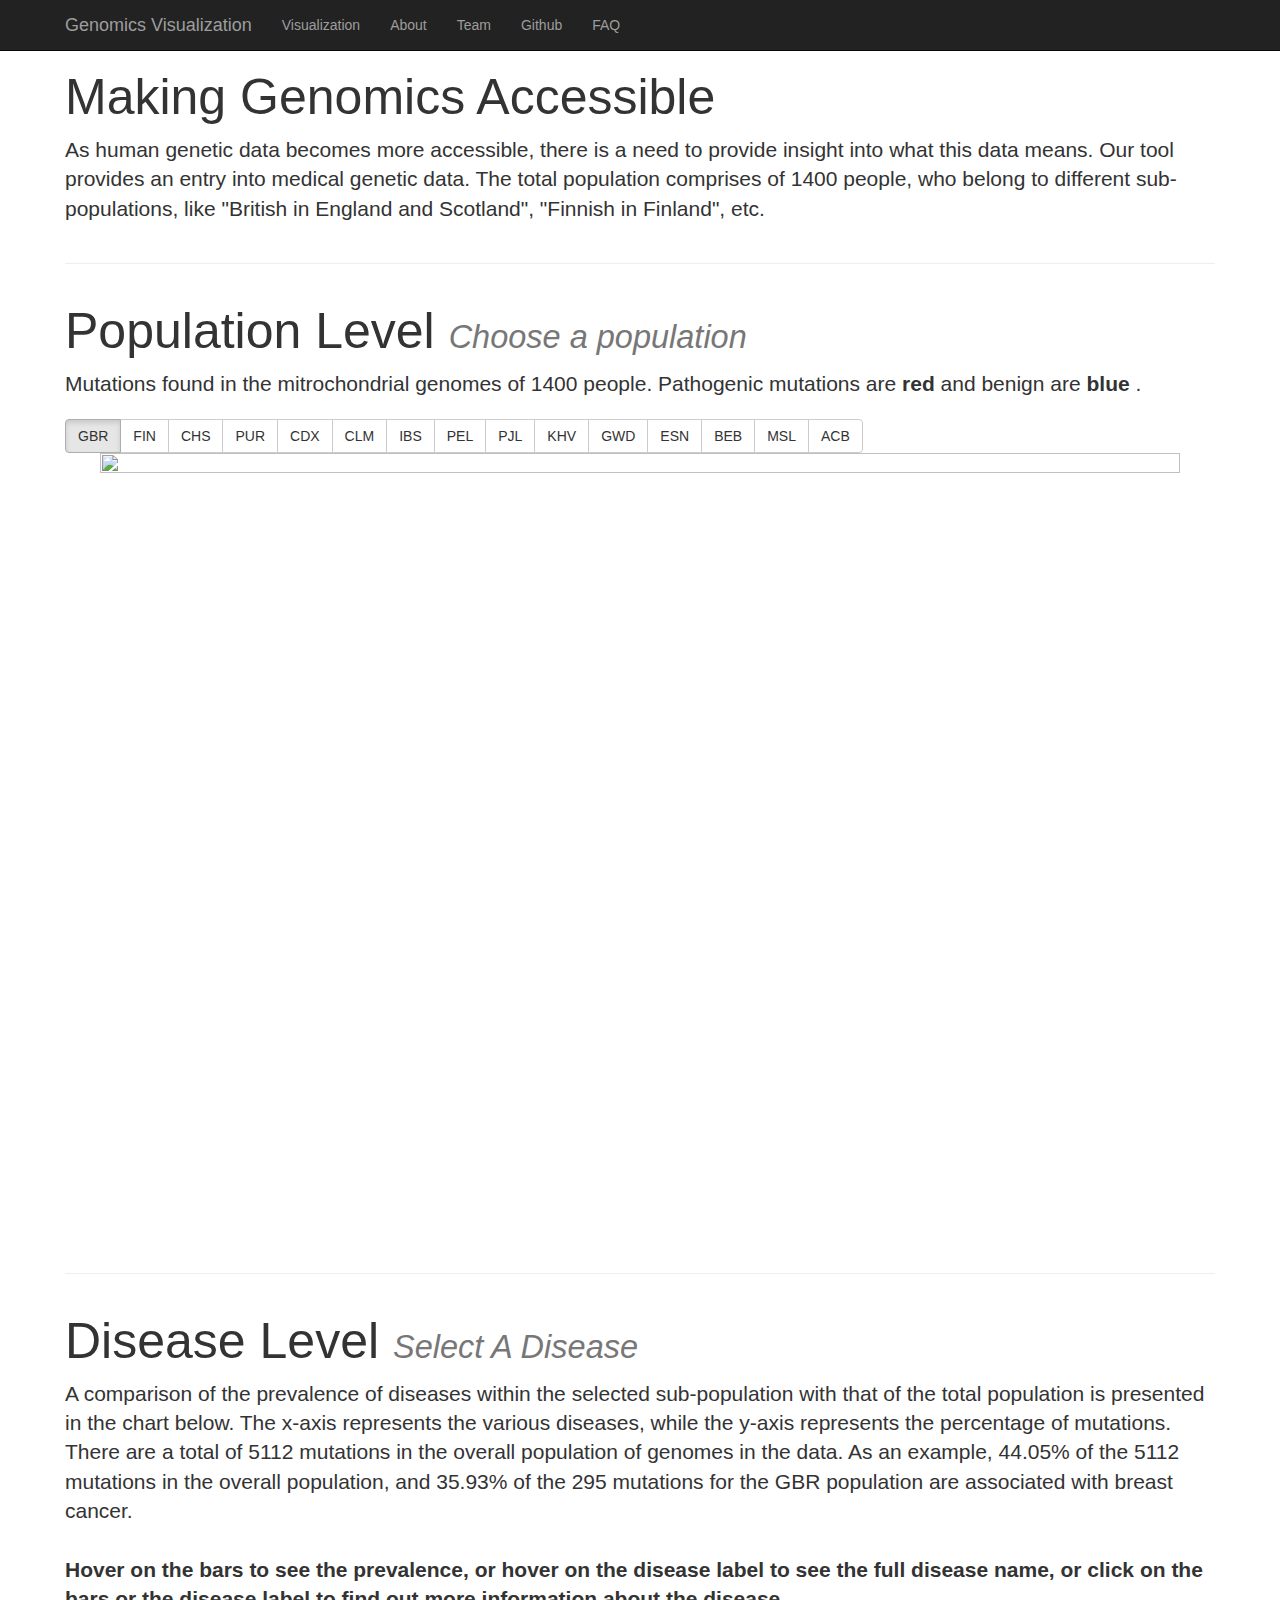
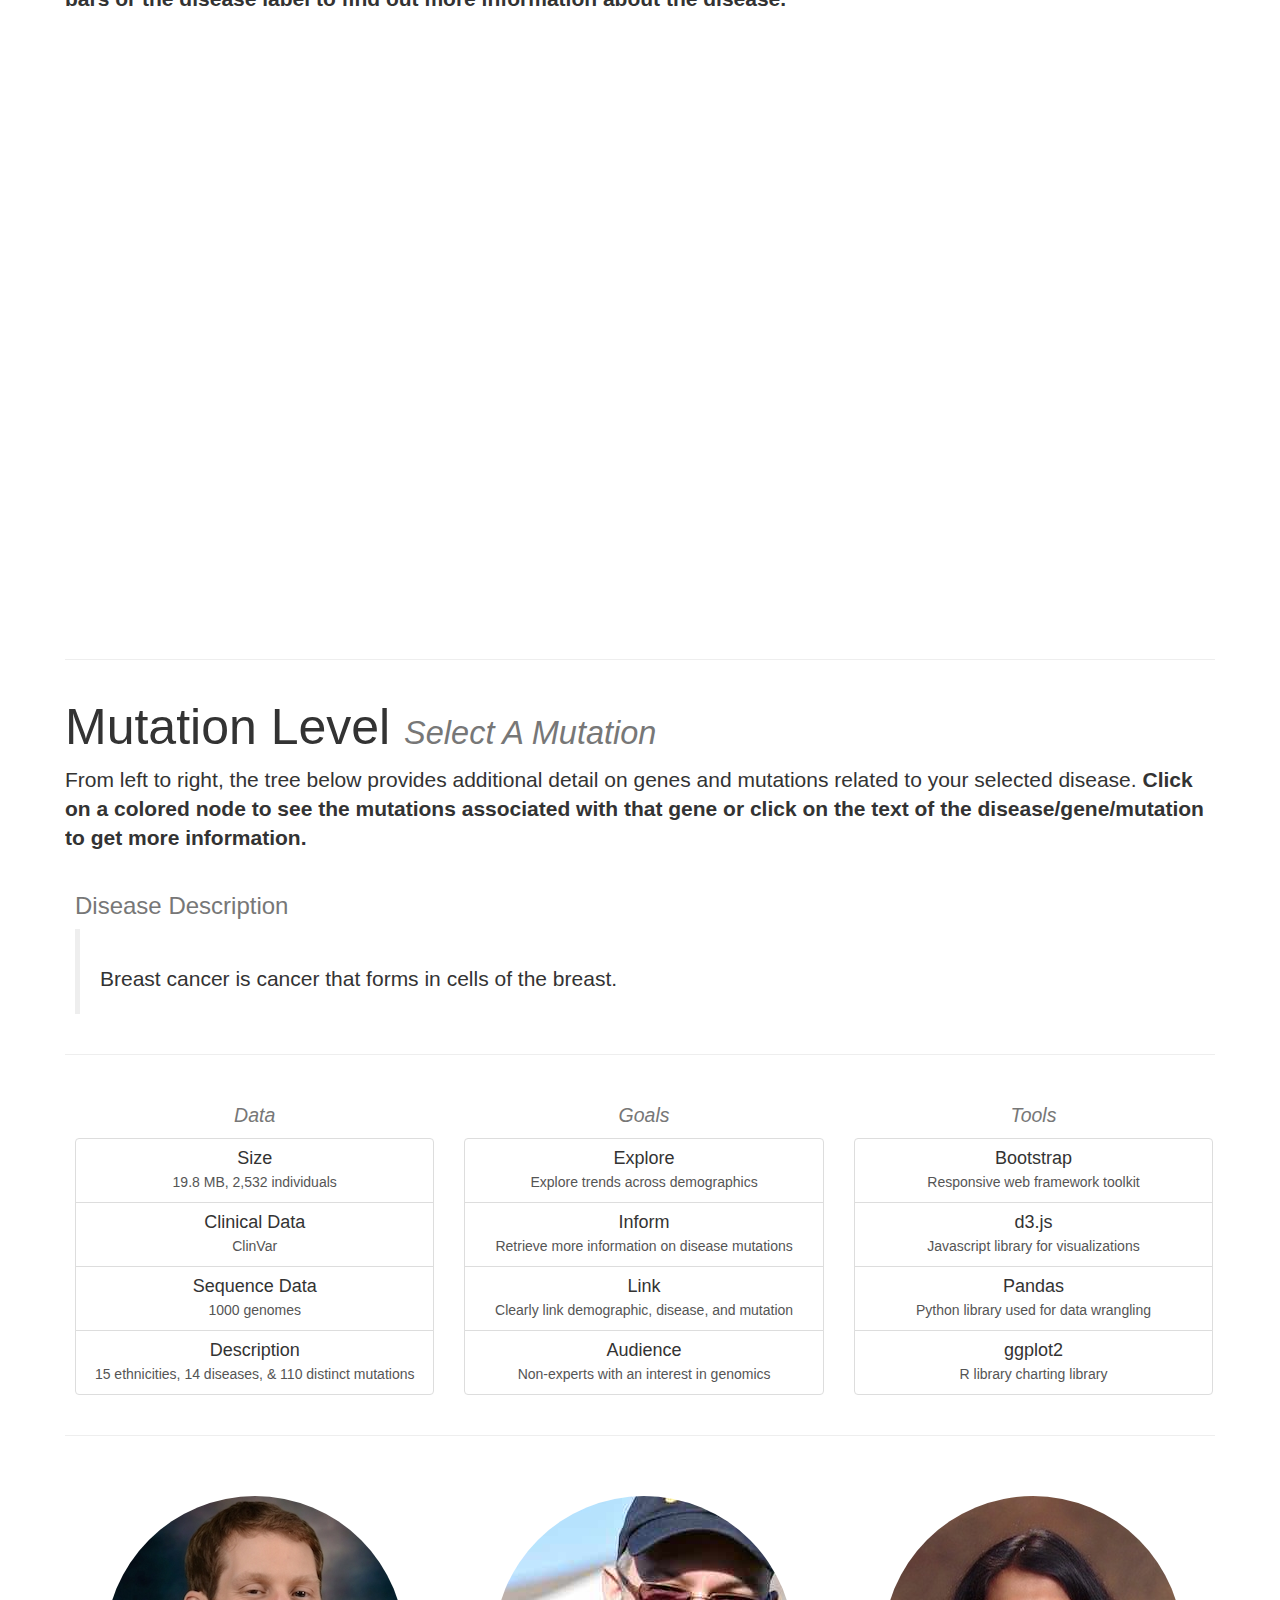
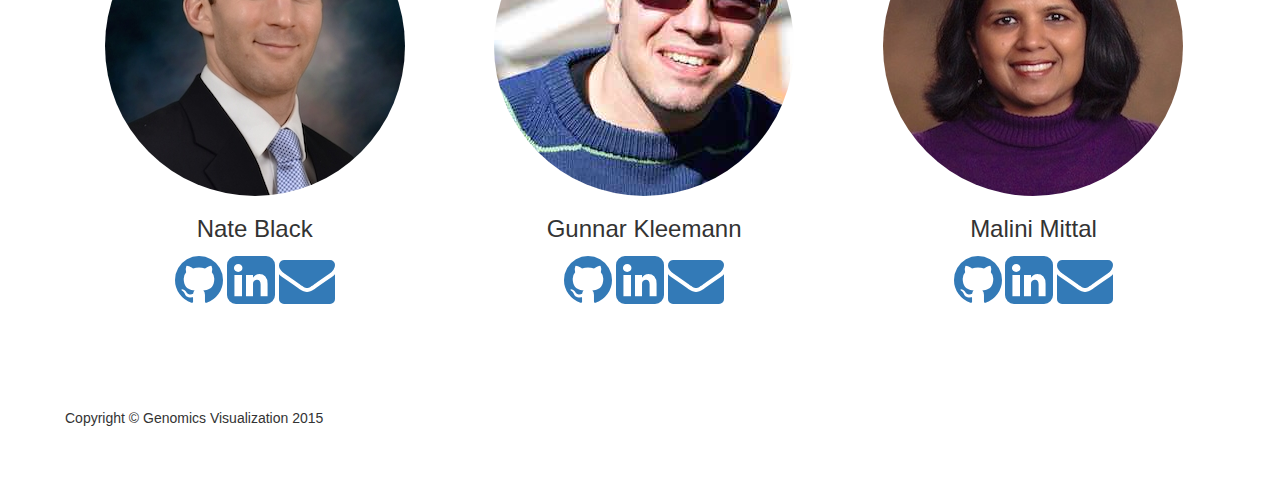
==== index.html @ 16226368 "Merge branch 'gh-pages' of https://github.com/nathanieljblack/Genomics into gh-pages" ====
<!DOCTYPE html>
<html lang="en">

<head>
    <meta charset="utf-8">
    <meta http-equiv="X-UA-Compatible" content="IE=edge">
    <meta name="viewport" content="width=device-width, initial-scale=1">
    <meta name="description" content="Genomics Visualization">
    <meta name="author" content="Nate Black, Gunnar Kleeman, Malini Mittal">
    <link rel='shortcut icon' type='image/x-icon' href='favicon.ico' />
    <title>Genomics Visualization</title>
    <link href="css/bootstrap.min.css" rel="stylesheet">
    <link href="css/genomics.css" rel="stylesheet">
    <link href="css/font-awesome.css" rel="stylesheet">

<script>
    var shiftWindow = function() { scrollBy(0, -50) };
    window.addEventListener("hashchange", shiftWindow);
    function load() { if (window.location.hash) shiftWindow(); }
  </script>
  
    <script>
      (function(i,s,o,g,r,a,m){i['GoogleAnalyticsObject']=r;i[r]=i[r]||function(){
      (i[r].q=i[r].q||[]).push(arguments)},i[r].l=1*new Date();a=s.createElement(o),
      m=s.getElementsByTagName(o)[0];a.async=1;a.src=g;m.parentNode.insertBefore(a,m)
      })(window,document,'script','//www.google-analytics.com/analytics.js','ga');

      ga('create', 'UA-42473856-2', 'auto');
      ga('send', 'pageview');

    </script>

</head>

<body onload="load()">
    <nav class="navbar navbar-inverse navbar-fixed-top" role="navigation">
        <div class="container">
            <div class="navbar-header">
                <button type="button" class="navbar-toggle" data-toggle="collapse" data-target="#bs-example-navbar-collapse-1">
                    <span class="sr-only">Toggle navigation</span>
                    <span class="icon-bar"></span>
                    <span class="icon-bar"></span>
                    <span class="icon-bar"></span>
                </button>
                <a class="navbar-brand" href="index.html">Genomics Visualization</a>
            </div>
            <div class="collapse navbar-collapse" id="bs-example-navbar-collapse-1">
                <ul class="nav navbar-nav">
                    <li>
                        <a href="#viz1">Visualization</a>
                    </li>
                    <li>
                        <a href="#about">About</a>
                    </li>
                    <li>
                        <a href="#team">Team</a>
                    </li>
                    <li>
                        <a href="https://github.com/nathanieljblack/Genomics">Github</a>
                    </li>
                    <li>
                        <a href="http://nathanieljblack.github.io/Genomics/FAQ.html">FAQ</a>
                    </li>
                </ul>
            </div>
        </div>
    </nav>

    <!-- 
    <header class="header-image">
        <div class="headline">
            <div class="container">
                <h1>Genomics</h1>
                <h2>An Exploratory Visualization</h2>
            </div>
        </div>
    </header>
    -->
    <!-- Page Content -->
    <div class="container">
        <div class="featurette">
            <div> <h2 class="featurette-heading"> Making Genomics Accessible</h2> 

            <p class="lead">As human genetic data becomes more accessible, there is a need to provide insight into what this data means. Our tool provides an entry into medical genetic data. The total population comprises of 1400 people, who belong to different sub-populations, like "British in England and Scotland", "Finnish in Finland", etc.</p>
            </div>
        </div>

        <hr class="featurette-divider">
        
        <div class="featurette" id="viz1">

            <h2 class="featurette-heading">Population Level
                <span class="text-muted small"><em>Choose a population</em></span>
            </h2>
            <p class="lead"> Mutations found in the mitrochondrial genomes of 1400 people. Pathogenic mutations are <strong> red </strong> and benign are <strong> blue </strong>. </p>
            

            <div class="btn-group-wrap">
                <div id="selector" class="btn-group">
                    <button type="button" class="btn btn-default active" value="GBR" onClick="grabPopulation(this.value)" data-toggle="tooltip" title="British in England and Scotland">GBR</button>     
                    <button type="button" class="btn btn-default" value="FIN" onClick="grabPopulation(this.value)" data-toggle="tooltip" title="Finnish in Finland">FIN</button>
                    <button type="button" class="btn btn-default" value="CHS" onClick="grabPopulation(this.value)" data-toggle="tooltip" title="Southern Han Chinese, China">CHS</button>  
                    <button type="button" class="btn btn-default" value="PUR" onClick="grabPopulation(this.value)" data-toggle="tooltip" title="Puerto Rican in Puerto Rico">PUR</button> 
                    <button type="button" class="btn btn-default" value="CDX" onClick="grabPopulation(this.value)" data-toggle="tooltip" title="Chinese Dai in Xishuangbanna, China">CDX</button>  
                    <button type="button" class="btn btn-default" value="CLM" onClick="grabPopulation(this.value)" data-toggle="tooltip" title="Colombian in Medellin, Colombia">CLM</button> 
                    <button type="button" class="btn btn-default" value="IBS" onClick="grabPopulation(this.value)" data-toggle="tooltip" title="Iberian populations in Spain">IBS</button> 
                    <button type="button" class="btn btn-default" value="PEL" onClick="grabPopulation(this.value)" data-toggle="tooltip" title="Peruvian in Lima, Peru">PEL</button> 
                    <button type="button" class="btn btn-default" value="PJL" onClick="grabPopulation(this.value)" data-toggle="tooltip" title="Punjabi in Lahore,Pakistan">PJL</button> 
                    <button type="button" class="btn btn-default" value="KHV" onClick="grabPopulation(this.value)" data-toggle="tooltip" title="Kinh in Ho Chi Minh City, Vietnam">KHV</button> 
                    <button type="button" class="btn btn-default" value="GWD" onClick="grabPopulation(this.value)" data-toggle="tooltip" title="Gambian in Western Division, The Gambia">GWD</button>  
                    <button type="button" class="btn btn-default" value="ESN" onClick="grabPopulation(this.value)" data-toggle="tooltip" title="Esan in Nigeria">ESN</button>  
                    <button type="button" class="btn btn-default" value="BEB" onClick="grabPopulation(this.value)" data-toggle="tooltip" title="Bengali in Bangladesh">BEB</button>  
                    <button type="button" class="btn btn-default" value="MSL" onClick="grabPopulation(this.value)" data-toggle="tooltip" title="Mende in Sierra Leone">MSL</button>     
                    <button type="button" class="btn btn-default" value="ACB" onClick="grabPopulation(this.value)" data-toggle="tooltip" title="African Caribbean in Barbados">ACB</button>  
                </div>          
            </div>
            <img id='heat' class="heat img-responsive center-block" src="img/heatmaps/BASE.png" alt="" width="1080" height="800"> 


 
        <hr class="featurette-divider">

        <div class="featurette">
            <h2 class="featurette-heading">Disease Level
                <span class="text-muted small"><em>Select A Disease</em></span>
            </h2>
            <p class="lead">A comparison of the prevalence of diseases within the selected sub-population with that of the total population is presented in the chart below. The x-axis represents the various diseases, while the y-axis represents the percentage of mutations. There are a total of 5112 mutations in the overall population of genomes in the data. As an example, 44.05% of the 5112 mutations in the overall population, and 35.93% of the 295 mutations for the GBR population are associated with breast cancer.<br><br><b>Hover on the bars to see the prevalence, or hover on the disease label to see the full disease name, or click on the bars or the disease label to find out more information about the disease.</b></p>
            <div id='viz2' align='center'></div>
        </div>

        <hr class="featurette-divider">
        
        <div class="featurette" id="vizXXXX">
            <h2 class="featurette-heading">Mutation Level
                <span class="text-muted small"><em>Select A Mutation</em></span>
            </h2>
            <p class="lead">From left to right, the tree below provides additional detail on genes and mutations related to your selected disease. <b>Click on a colored node to see the mutations associated with that gene or click on the text of the disease/gene/mutation to get more information.</b></p>
        </div>

            <div class="container" id="part3">
                <h3><span class="text-muted">Disease Description</span></h3>
                <blockquote><h2><span class="lead" id="diseaseDesc"></span></h2></blockquote>
                <div align="center" id="viz3"></div>
            </div>

        <hr class="featurette-divider">

        <div class="container" id="about">
        <div class="row">
                <div class="col-sm-4">
                    <h2 align="center"><span class="text-muted small" align="center"><em>Data</em></span></h2>
                    <div class="list-group">
                          <a class="list-group-item">
                            <h4 class="list-group-item-heading" align="center">Size</h4>
                            <p class="list-group-item-text" align="center">19.8 MB, 2,532 individuals</p>
                          </a>
                          <a href="http://www.1000genomes.org/" class="list-group-item">
                            <h4 class="list-group-item-heading" align="center">Clinical Data</h4>
                            <p class="list-group-item-text" align="center">ClinVar</p>
                          </a>
                          <a href="http://www.ncbi.nlm.nih.gov/clinvar/intro/" class="list-group-item">
                            <h4 class="list-group-item-heading" align="center">Sequence Data</h4>
                            <p class="list-group-item-text" align="center">1000 genomes</p>
                          </a>
                          <a class="list-group-item">
                            <h4 class="list-group-item-heading" align="center">Description</h4>
                            <p class="list-group-item-text" align="center">15 ethnicities, 14 diseases, & 110 distinct mutations</p>
                          </a>
                        </div>
                </div>

                <div class="col-sm-4">
                    <h2 align="center"><span class="text-muted small"><em>Goals</em></span></h2>
                        <div class="list-group">
                          <a class="list-group-item">
                            <h4 class="list-group-item-heading" align="center">Explore</h4>
                            <p class="list-group-item-text" align="center">Explore trends across demographics</p>
                          </a>
                          <a class="list-group-item">
                            <h4 class="list-group-item-heading" align="center">Inform</h4>
                            <p class="list-group-item-text" align="center">Retrieve more information on disease mutations</p>
                          </a>
                          <a class="list-group-item">
                            <h4 class="list-group-item-heading" align="center">Link</h4>
                            <p class="list-group-item-text" align="center">Clearly link demographic, disease, and mutation</p>
                          </a>
                          <a class="list-group-item">
                            <h4 class="list-group-item-heading" align="center">Audience</h4>
                            <p class="list-group-item-text" align="center">Non-experts with an interest in genomics</p>
                          </a>
                        </div>

                </div>

                <div class="col-sm-4">
                    <h2 align="center"><span class="text-muted small" align="center"><em>Tools</em></span></h2>
                        <div class="list-group">
                          <a href="http://getbootstrap.com/" class="list-group-item">
                            <h4 class="list-group-item-heading" align="center">Bootstrap</h4>
                            <p class="list-group-item-text" align="center">Responsive web framework toolkit</p>
                          </a>
                          <a href="http://www.d3js.org" class="list-group-item">
                            <h4 class="list-group-item-heading" align="center">d3.js</h4>
                            <p class="list-group-item-text" align="center">Javascript library for visualizations</p>
                          </a>
                          <a href="http://pandas.pydata.org/" class="list-group-item">
                            <h4 class="list-group-item-heading" align="center">Pandas</h4>
                            <p class="list-group-item-text" align="center">Python library used for data wrangling</p>
                          </a>
                          <a href="http://pandas.pydata.org/" class="list-group-item">
                            <h4 class="list-group-item-heading" align="center">ggplot2</h4>
                            <p class="list-group-item-text" align="center">R library charting library</p>
                          </a>
                        </div>
                </div>

            </div>
        </div>

        <hr class="featurette-divider">

        <div class="container" id="team">
          <br></br>
          <div class="row">
            <div class="col-sm-4">
                <div class="team-member">
              <img class='img-circle img-responsive center-block' src='img/nate.jpeg' alt=""/>
              <h3>Nate Black</h3>
              <a href="https://github.com/nathanieljblack"><i class="fa fa-github fa-4x"></i></a>
              <a href="https://www.linkedin.com/pub/nate-black/12/aa1/576"><i class="fa fa-linkedin-square fa-4x"></i></a>
              <a href="mailto:nathaniel.black@ischool.berkeley.edu"><i class="fa fa-envelope fa-4x"></i></a>
                </div>

            </div>
            <div class="col-sm-4">
                <div class="team-member">
              <img class='img-circle img-responsive center-block' src='img/gunnar.jpeg' alt=""/>
              <h3>Gunnar Kleemann</h3>
              <a href="https://github.com/gunnarklee"><i class="fa fa-github fa-4x"></i></a>
              <a href="https://www.linkedin.com/in/gunnarkleemann"><i class="fa fa-linkedin-square fa-4x"></i></a>
              <a href="mailto:gunnarklee@ischool.berkeley.edu"><i class="fa fa-envelope fa-4x"></i></a>
                </div>
            </div>
            <div class="col-sm-4">
                <div class="team-member">
              <img class='img-circle img-responsive center-block' src='img/malini.jpeg' alt=""/>
              <h3>Malini Mittal</h3>        
              <a href="https://github.com/malinimittal"><i class="fa fa-github fa-4x"></i></a>
              <a href="https://www.linkedin.com/in/malinimittal"><i class="fa fa-linkedin-square fa-4x"></i></a>
              <a href="mailto:malini.mittal@ischool.berkeley.edu"><i class="fa fa-envelope fa-4x"></i></a>
                </div>
            </div>
          </div>
        </div>

        <!-- Footer -->
        <footer>
            <div class="row">
                <div class="col-lg-12">
                    <p>Copyright &copy; Genomics Visualization 2015</p>
                </div>
            </div>
        </footer>

    </div>
    <!-- /.container -->

    <!-- jQuery -->
    <script src="js/jquery.js"></script>
    <script type="text/javascript" src="js/d3.js"></script>
    <script type="text/javascript" src="js/d3.min.js"></script>

    <!-- Bootstrap Core JavaScript -->
    <script src="js/bootstrap.min.js"></script>
    <script src="http://labratrevenge.com/d3-tip/javascripts/d3.tip.v0.6.3.js"></script>

    <script type="text/javascript" src="data/data.js"></script>
    <script src="js/viz2.js"></script>
    <script src="js/viz3.js"></script>
    <script src="js/Sidebar.js"></script>
    <script type="text/javascript">
        var selectedPopulation =  "GBR";

        $(function() {
                $('#selector button').click( function() {
                    $(this).addClass('active').siblings().removeClass('active');
                });
        });         

        function grabPopulation(clicked_id){
                selectedPopulation = clicked_id;
                d3.select("#viz2SVG").remove();
                document.location.href = '#viz2';
                updateBarChart(selectedPopulation);
        }

        $(document).ready(function(){
            $('[data-toggle="tooltip"]').tooltip({container: 'body'});   
        });

        $('.btn').mouseover(function() {
            var dir = "img/heatmaps/";
            var f = $(this).val();
            var newImage = dir.concat(f, ".png");
            $('#heat').attr("src", newImage);
            });

        $('.btn').mouseout(function() {
             $('#heat').attr("src","img/heatmaps/BASE.png");
        });
    </script>
 <!-- Preload images-->
 <div class="hidden">
    <script type="text/javascript">
        <!--//--><![CDATA[//><!--
            var images = new Array()
            function preload() {
                for (i = 0; i < preload.arguments.length; i++) {
                    images[i] = new Image()
                    images[i].src = preload.arguments[i]
                }
            }
            preload(
                "img/heatmaps/GBR.png",
                "img/heatmaps/ACB.png",
                "img/heatmaps/BEB.png",
                "img/heatmaps/CDX.png",
                "img/heatmaps/CHS.png",
                "img/heatmaps/CLM.png",
                "img/heatmaps/ESN.png",
                "img/heatmaps/FIN.png",
                "img/heatmaps/GWD.png",
                "img/heatmaps/IBS.png",
                "img/heatmaps/KHV.png",
                "img/heatmaps/MSL.png",
                "img/heatmaps/PEL.png",
                "img/heatmaps/PJL.png",
                "img/heatmaps/PUR.png"
            )
        //--><!]]>
    </script>
</div>
    
</body>

</html>
---- css/genomics.css ----
/*!
 * Start Bootstrap - One Page Wonder HTML Template (http://startbootstrap.com)
 * Code licensed under the Apache License v2.0.
 * For details, see http://www.apache.org/licenses/LICENSE-2.0.
 */

body {
    margin-top: 10px; 
    padding-top: 40px;/* Required padding for .navbar-fixed-top. Remove if using .navbar-static-top. Change if height of navigation changes. */
}

.header-image {
    display: block;
    width: 100%;
    text-align: center;
    background: url("../img/SeqGel.jpg") no-repeat center center scroll;
    opacity:0.9;
    -webkit-background-size: cover;
    -moz-background-size: cover;
    background-size: cover;
    -o-background-size: cover;
}

.headline {
    padding: 20px 0;
    opacity:1.0;
    filter:alpha(opacity=100);
}

.headline h1 {
    font-size: 100px;
    color: #fff;
}

.headline h2 {
    font-size: 77px;
    color:#fff;
}

.featurette-divider {
    margin: 20px 0;
}

.featurette {
    overflow: hidden;
}

.featurette-image.pull-left {
    margin-right: 40px;
}

.featurette-image.pull-right {
    margin-left: 40px;
}

.featurette-heading {
    font-size: 50px;
}

.team-member {
    margin-bottom: 50px;
    text-align: center;
}

footer {
    margin: 50px 0;
}

@media(max-width:1200px) {
    .headline h1 {
        font-size: 140px;
    }

    .headline h2 {
        font-size: 63px;
    }

    .featurette-divider {
        margin: 50px 0;
    }

    .featurette-image.pull-left {
        margin-right: 20px;
    }

    .featurette-image.pull-right {
        margin-left: 20px;
    }

    .featurette-heading {
        font-size: 35px;
    }
}

@media(max-width:991px) {
    .headline h1 {
        font-size: 105px;
    }

    .headline h2 {
        font-size: 50px;
    }

    .featurette-divider {
        margin: 40px 0;
    }

    .featurette-image {
        max-width: 50%;
    }

    .featurette-image.pull-left {
        margin-right: 10px;
    }

    .featurette-image.pull-right {
        margin-left: 10px;
    }

    .featurette-heading {
        font-size: 30px;
    }
}

@media(max-width:768px) {
    .container {
        margin: 0 15px;
    }

    .featurette-divider {
        margin: 40px 0;
    }

    .featurette-heading {
        font-size: 25px;
    }
}

@media(max-width:668px) {
    .headline h1 {
        font-size: 70px;
    }

    .headline h2 {
        font-size: 32px;
    }

    .featurette-divider {
        margin: 30px 0;
    }
}

@media(max-width:640px) {
    .headline {
        padding: 75px 0 25px 0;
    }

    .headline h1 {
        font-size: 60px;
    }

    .headline h2 {
        font-size: 30px;
    }
}

@media(max-width:375px) {
    .featurette-divider {
        margin: 10px 0;
    }

    .featurette-image {
        max-width: 100%;
    }

    .featurette-image.pull-left {
        margin-right: 0;
        margin-bottom: 10px;
    }

    .featurette-image.pull-right {
        margin-bottom: 10px;
        margin-left: 0;
    }
}

  .node {
    cursor: pointer;
  }
  .node circle {
    fill: #fff;
    stroke: darkorchid;
    stroke-width: 3px;
  }
  .node text {
    font: 12px sans-serif;
  }
  .link {
    fill: none;
    stroke: #ccc;
    stroke-width: 2px;
  }
  .d3-tip {
  line-height: 1;
  padding: 10px;
  background: rgba(255, 255, 255, 0.8);
  color: #fff;
  border-radius: 2px;
  font: 12px sans-serif;
}
.d3-tip:after {
  box-sizing: border-box;
  display: inline;
  font-size: 10px;
  width: 100%;
  line-height: 1;
  color: rgba(255, 255, 255, 0.8);
  content: "\25BC";
  position: absolute;
  text-align: center;
  font: 12px sans-serif;
}
.d3-tip.n:after {
  margin: -1px 0 0 0;
  top: 100%;
  left: 0;
}

.axis path,
.axis line {
  fill: none;
  stroke: #000;
  shape-rendering: crispEdges;
}

.bar {
  fill: steelblue;
}

.x.axis path {
  display: none;
  font: 12px sans-serif;
}

.legend {
  font-size: 10px;
  font: 12px sans-serif;
}
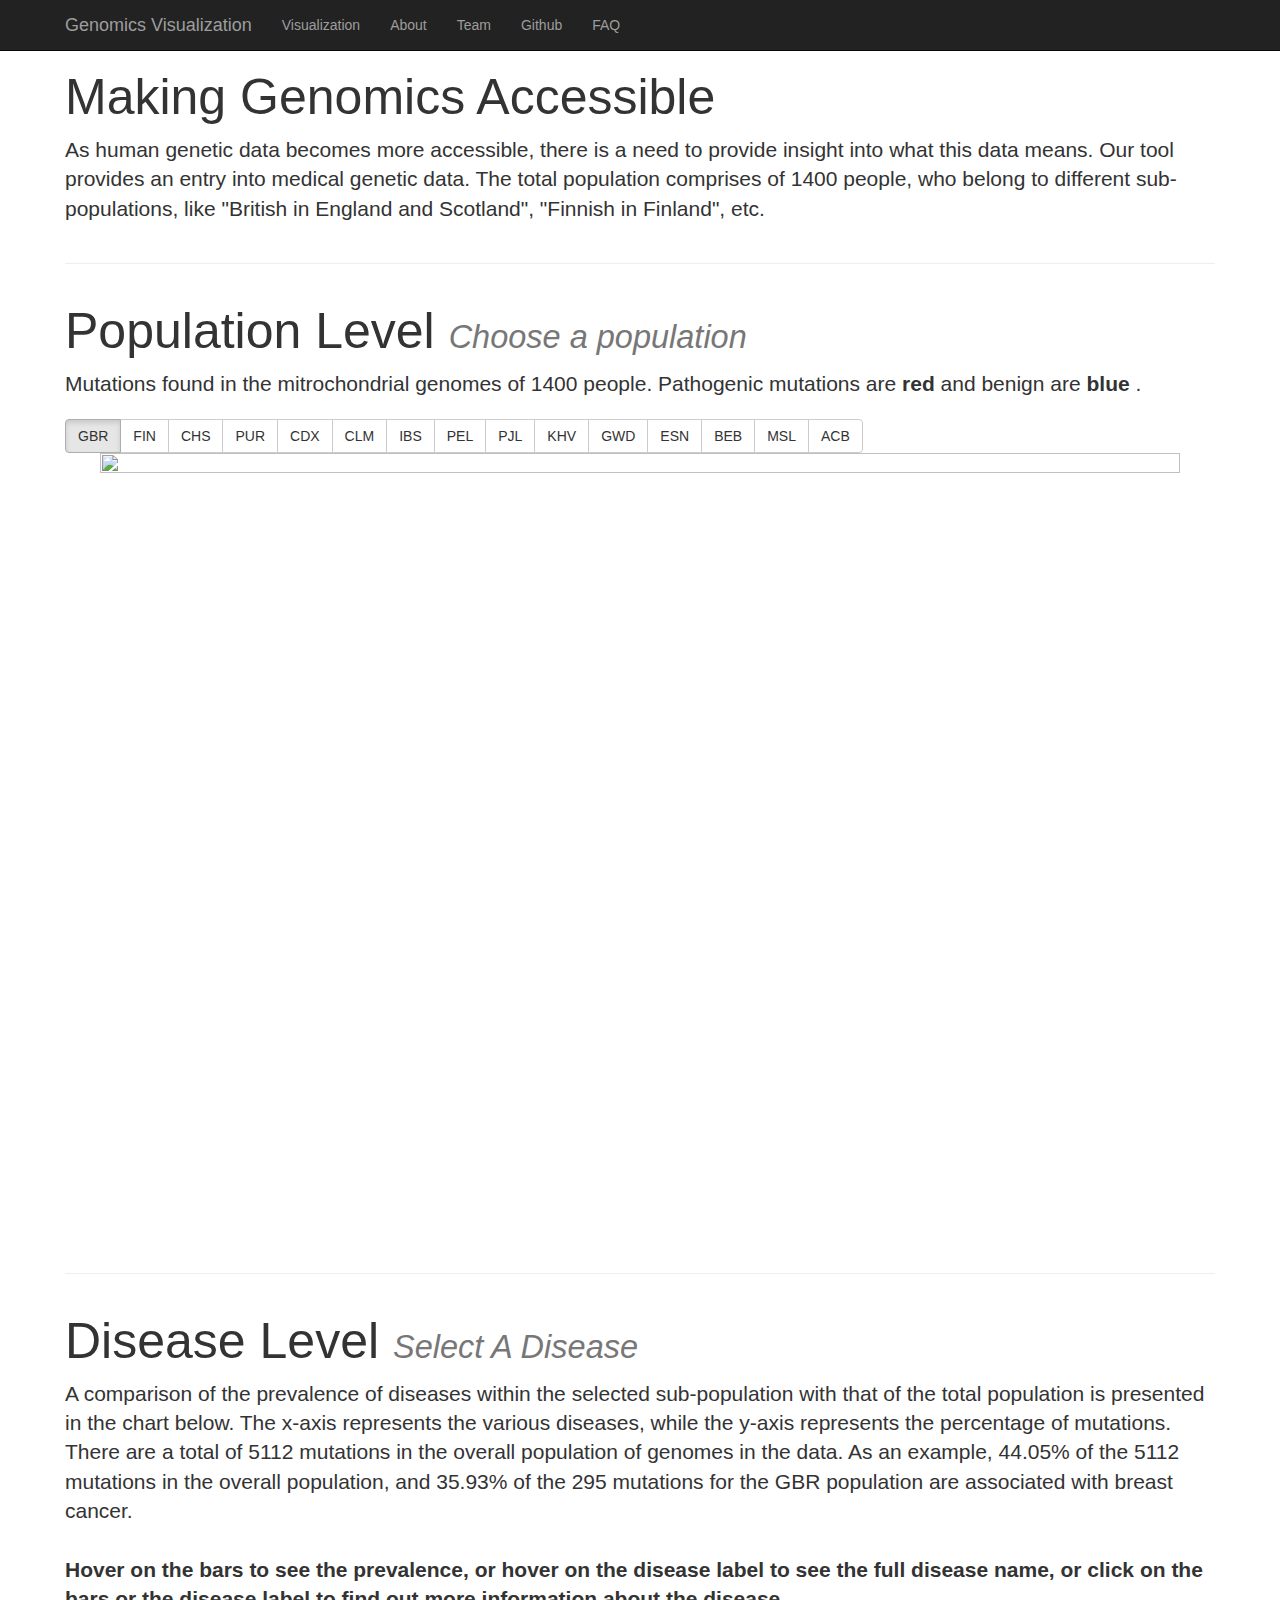
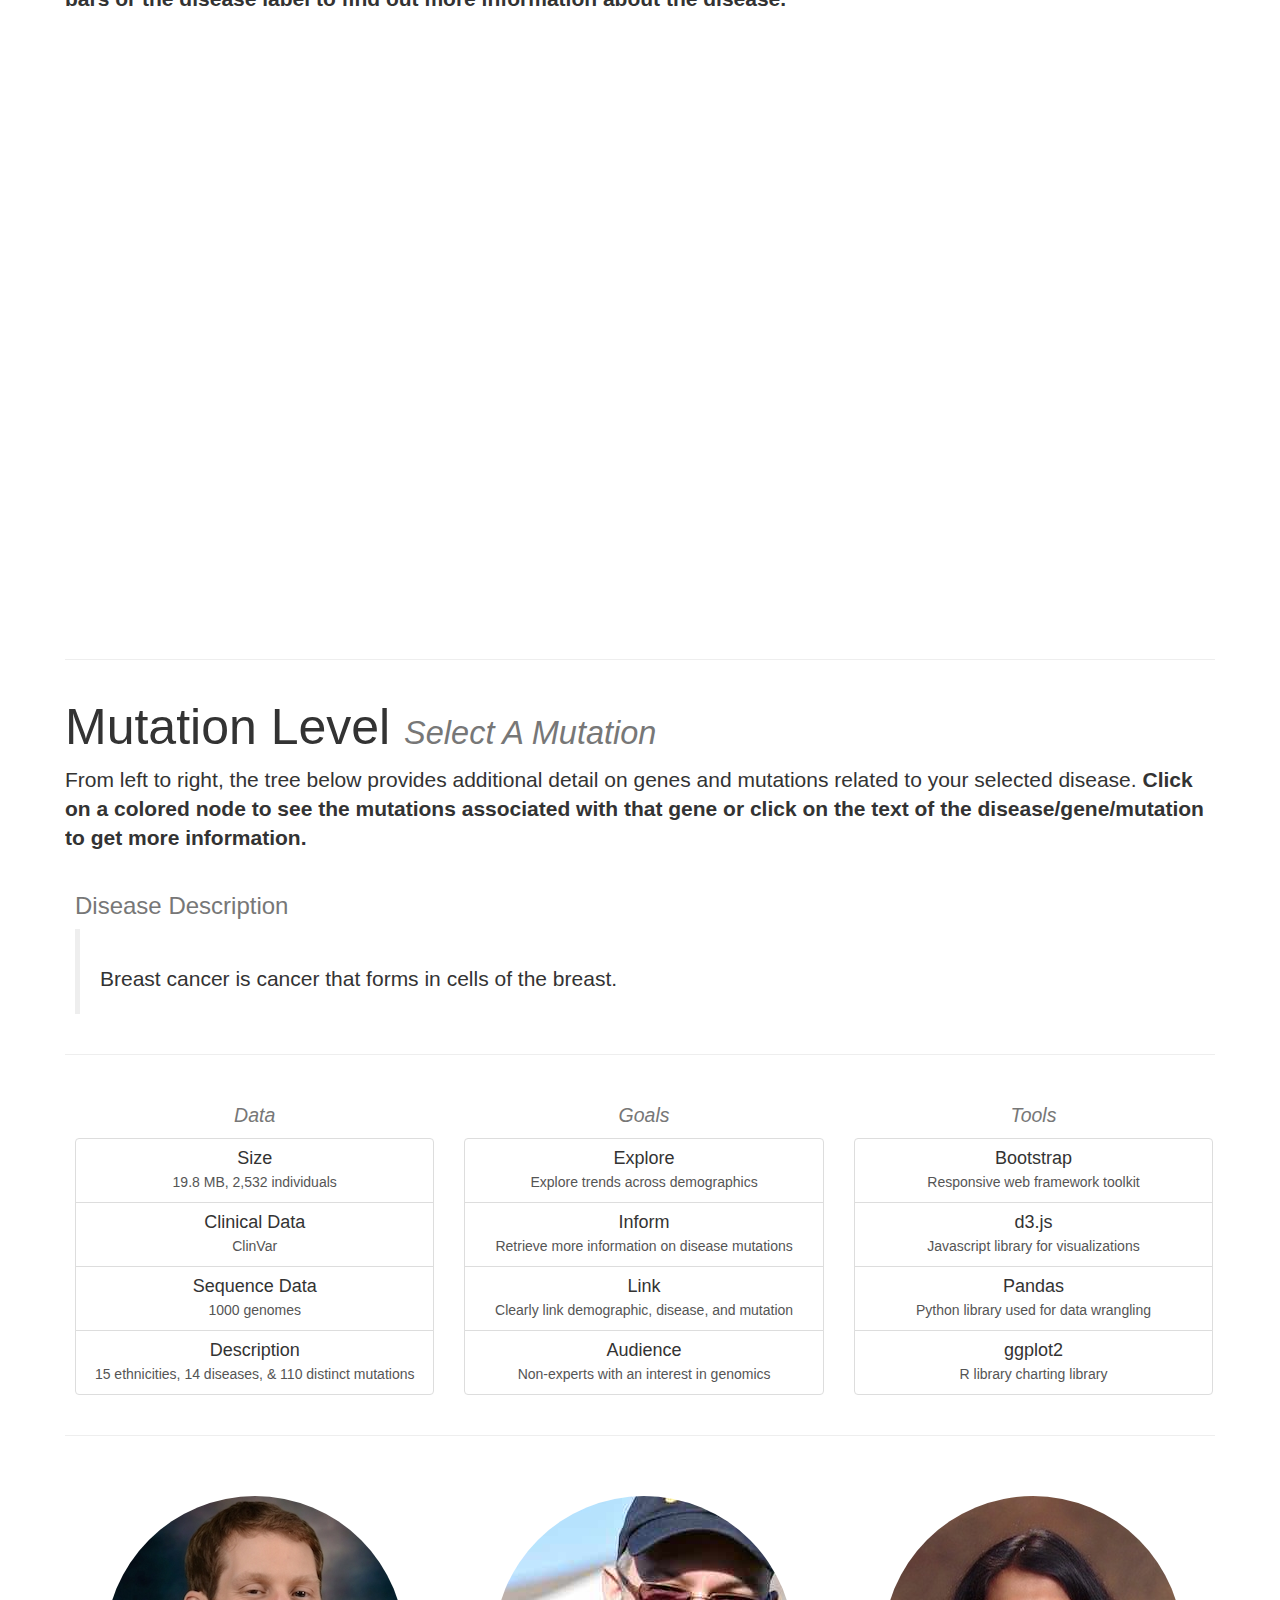
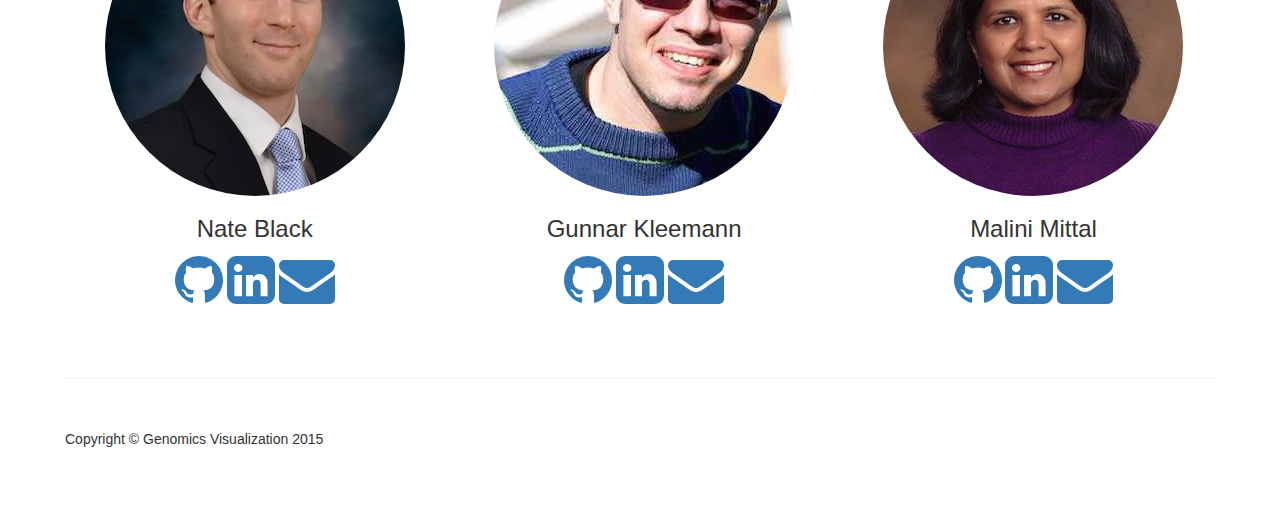
==== commit bf4b88d4: "fixed ggplot link" ====
--- a/index.html
+++ b/index.html
@@ -207,7 +207,7 @@
                             <h4 class="list-group-item-heading" align="center">Pandas</h4>
                             <p class="list-group-item-text" align="center">Python library used for data wrangling</p>
                           </a>
-                          <a href="http://pandas.pydata.org/" class="list-group-item">
+                          <a href="http://ggplot2.org//" class="list-group-item">
                             <h4 class="list-group-item-heading" align="center">ggplot2</h4>
                             <p class="list-group-item-text" align="center">R library charting library</p>
                           </a>
@@ -253,6 +253,7 @@
           </div>
         </div>
 
+        <hr class="featurette-divider">
         <!-- Footer -->
         <footer>
             <div class="row">
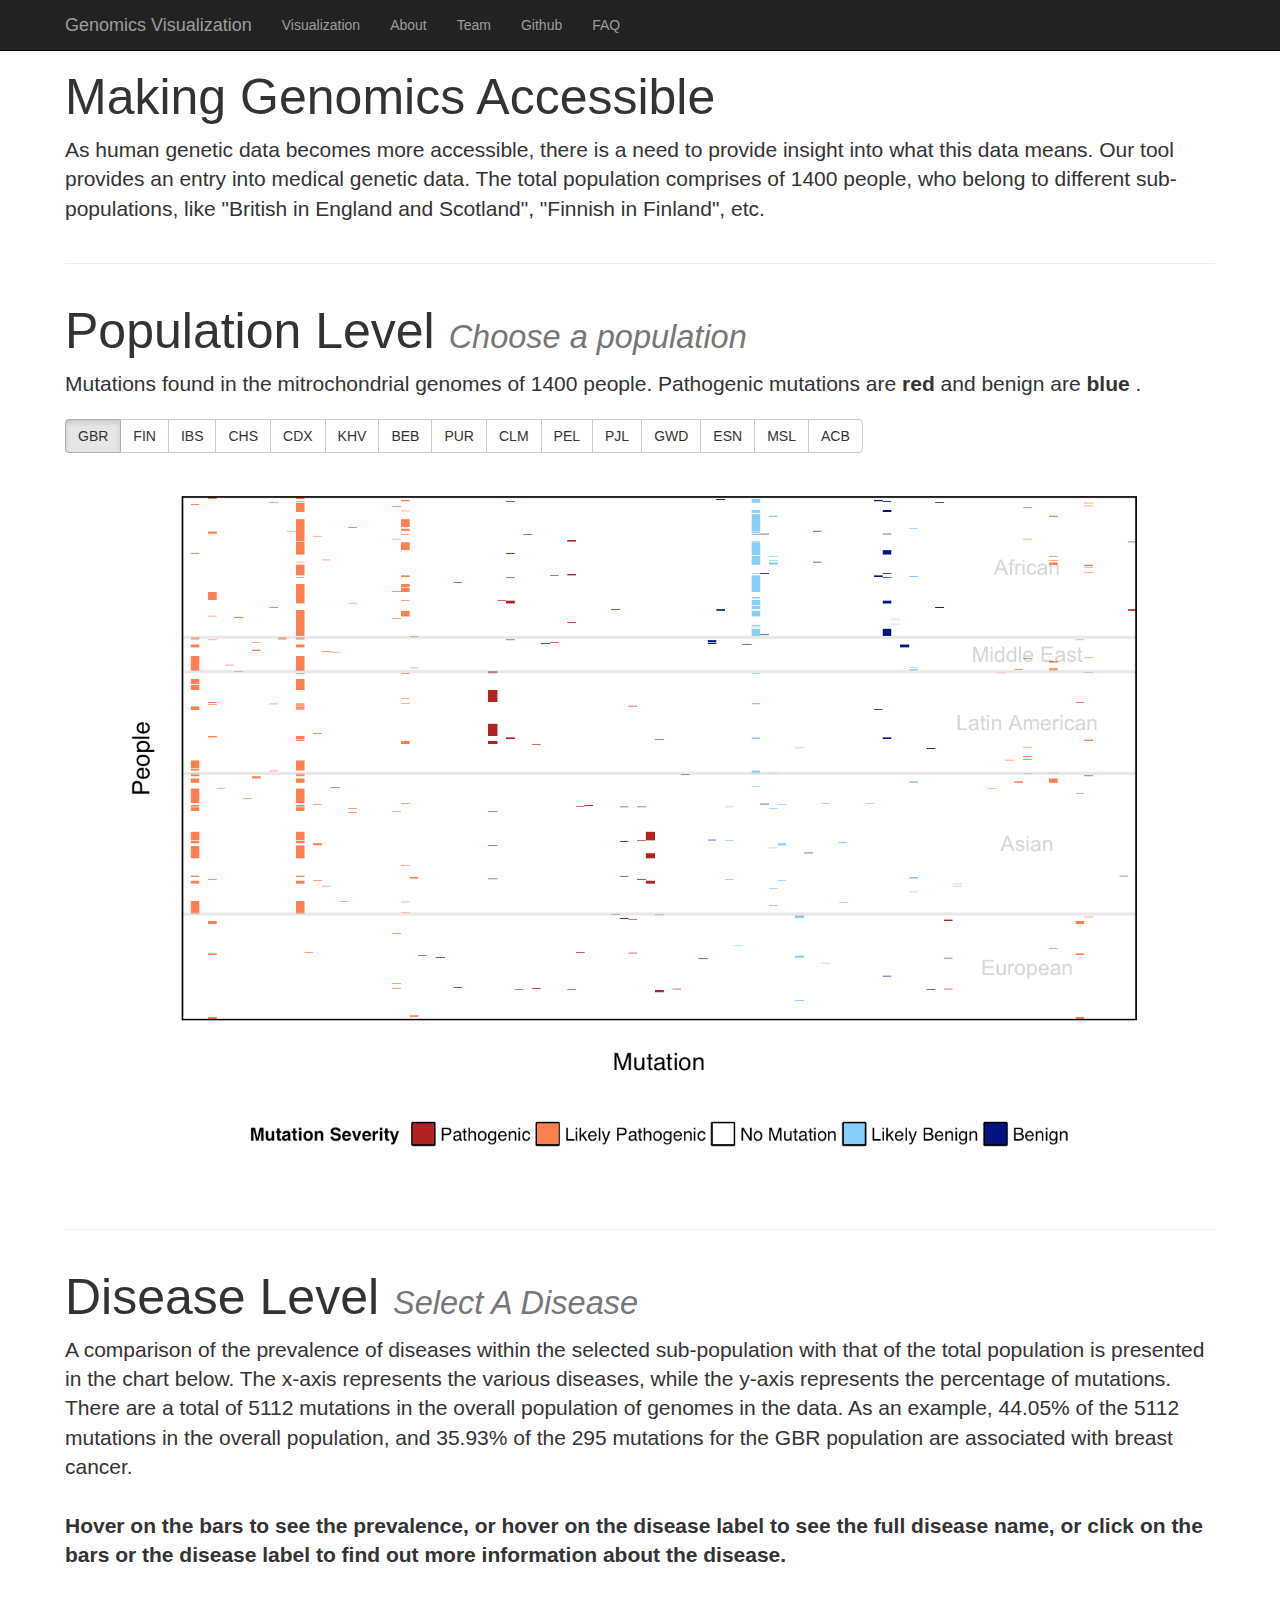
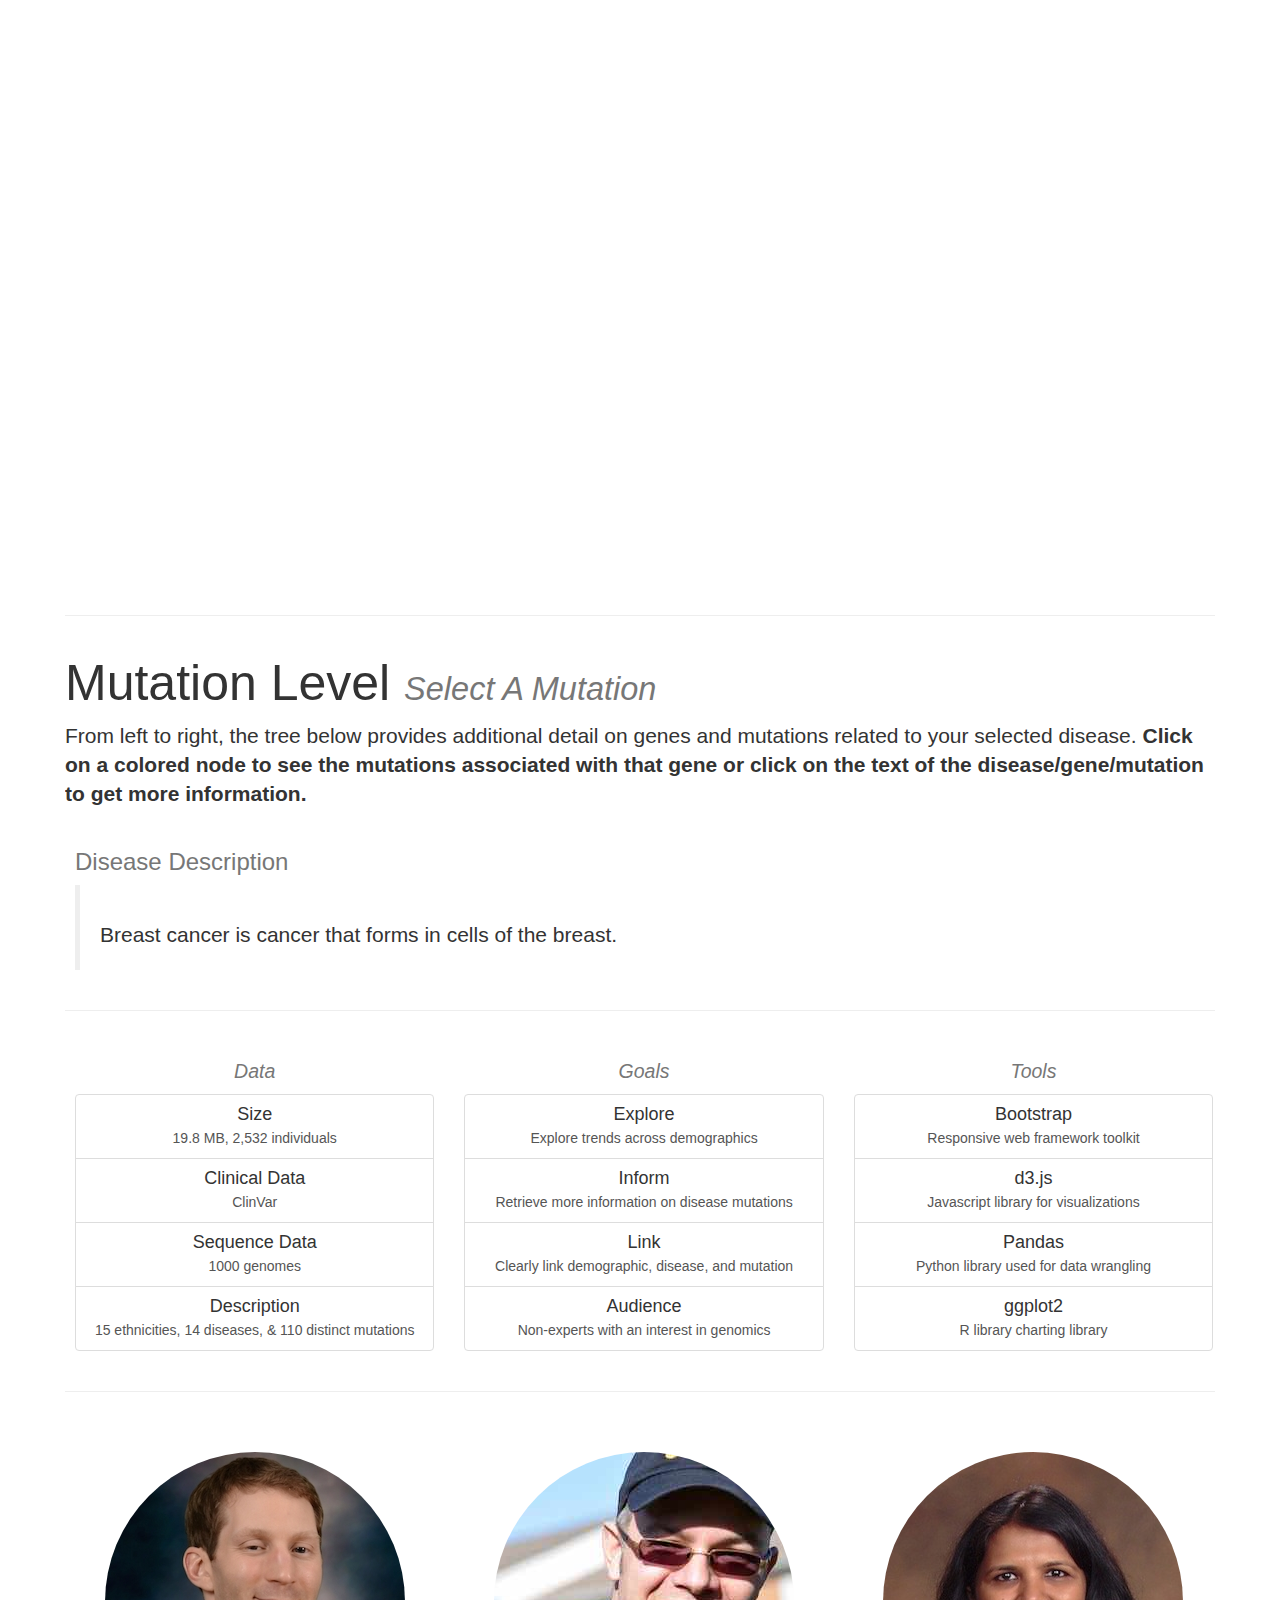
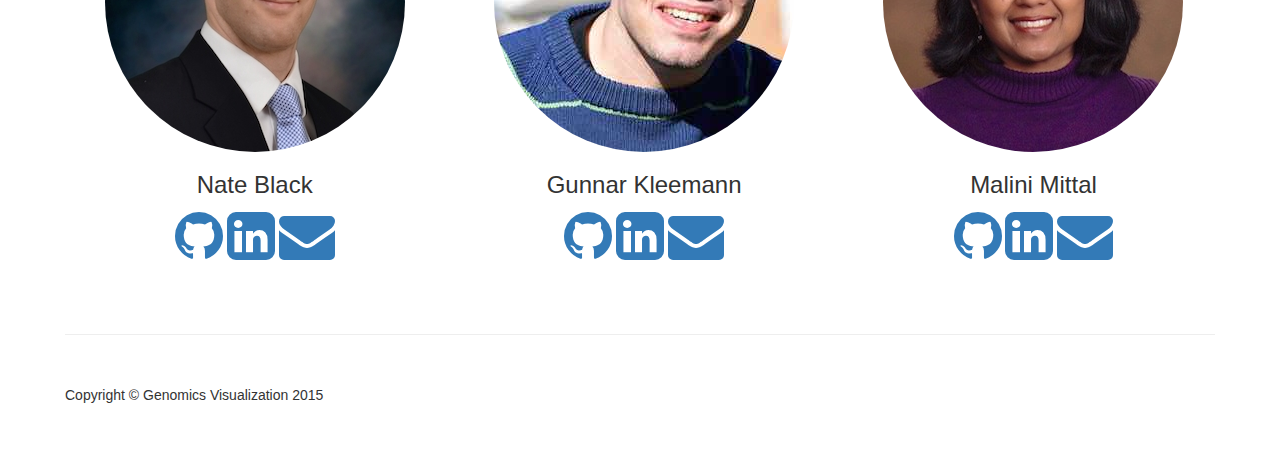
==== commit 392ce83b: "open data links in new tab" ====
--- a/index.html
+++ b/index.html
@@ -99,22 +99,23 @@
                 <div id="selector" class="btn-group">
                     <button type="button" class="btn btn-default active" value="GBR" onClick="grabPopulation(this.value)" data-toggle="tooltip" title="British in England and Scotland">GBR</button>     
                     <button type="button" class="btn btn-default" value="FIN" onClick="grabPopulation(this.value)" data-toggle="tooltip" title="Finnish in Finland">FIN</button>
+                    <button type="button" class="btn btn-default" value="IBS" onClick="grabPopulation(this.value)" data-toggle="tooltip" title="Iberian populations in Spain">IBS</button>
                     <button type="button" class="btn btn-default" value="CHS" onClick="grabPopulation(this.value)" data-toggle="tooltip" title="Southern Han Chinese, China">CHS</button>  
+                    <button type="button" class="btn btn-default" value="CDX" onClick="grabPopulation(this.value)" data-toggle="tooltip" title="Chinese Dai in Xishuangbanna, China">CDX</button> 
+                    <button type="button" class="btn btn-default" value="KHV" onClick="grabPopulation(this.value)" data-toggle="tooltip" title="Kinh in Ho Chi Minh City, Vietnam">KHV</button> 
+                    <button type="button" class="btn btn-default" value="BEB" onClick="grabPopulation(this.value)" data-toggle="tooltip" title="Bengali in Bangladesh">BEB</button>  
                     <button type="button" class="btn btn-default" value="PUR" onClick="grabPopulation(this.value)" data-toggle="tooltip" title="Puerto Rican in Puerto Rico">PUR</button> 
-                    <button type="button" class="btn btn-default" value="CDX" onClick="grabPopulation(this.value)" data-toggle="tooltip" title="Chinese Dai in Xishuangbanna, China">CDX</button>  
                     <button type="button" class="btn btn-default" value="CLM" onClick="grabPopulation(this.value)" data-toggle="tooltip" title="Colombian in Medellin, Colombia">CLM</button> 
-                    <button type="button" class="btn btn-default" value="IBS" onClick="grabPopulation(this.value)" data-toggle="tooltip" title="Iberian populations in Spain">IBS</button> 
                     <button type="button" class="btn btn-default" value="PEL" onClick="grabPopulation(this.value)" data-toggle="tooltip" title="Peruvian in Lima, Peru">PEL</button> 
                     <button type="button" class="btn btn-default" value="PJL" onClick="grabPopulation(this.value)" data-toggle="tooltip" title="Punjabi in Lahore,Pakistan">PJL</button> 
-                    <button type="button" class="btn btn-default" value="KHV" onClick="grabPopulation(this.value)" data-toggle="tooltip" title="Kinh in Ho Chi Minh City, Vietnam">KHV</button> 
                     <button type="button" class="btn btn-default" value="GWD" onClick="grabPopulation(this.value)" data-toggle="tooltip" title="Gambian in Western Division, The Gambia">GWD</button>  
                     <button type="button" class="btn btn-default" value="ESN" onClick="grabPopulation(this.value)" data-toggle="tooltip" title="Esan in Nigeria">ESN</button>  
-                    <button type="button" class="btn btn-default" value="BEB" onClick="grabPopulation(this.value)" data-toggle="tooltip" title="Bengali in Bangladesh">BEB</button>  
+                    
                     <button type="button" class="btn btn-default" value="MSL" onClick="grabPopulation(this.value)" data-toggle="tooltip" title="Mende in Sierra Leone">MSL</button>     
                     <button type="button" class="btn btn-default" value="ACB" onClick="grabPopulation(this.value)" data-toggle="tooltip" title="African Caribbean in Barbados">ACB</button>  
                 </div>          
             </div>
-            <img id='heat' class="heat img-responsive center-block" src="img/heatmaps/BASE.png" alt="" width="1080" height="800"> 
+            <img id='heat' class="heat img-responsive center-block" src="img/heatmaps2/BASE.png" alt="" width="1080" height="875"> 
 
 
  
@@ -154,11 +155,11 @@
                             <h4 class="list-group-item-heading" align="center">Size</h4>
                             <p class="list-group-item-text" align="center">19.8 MB, 2,532 individuals</p>
                           </a>
-                          <a href="http://www.1000genomes.org/" class="list-group-item">
+                          <a href="http://www.1000genomes.org/" target='_blank' class="list-group-item">
                             <h4 class="list-group-item-heading" align="center">Clinical Data</h4>
                             <p class="list-group-item-text" align="center">ClinVar</p>
                           </a>
-                          <a href="http://www.ncbi.nlm.nih.gov/clinvar/intro/" class="list-group-item">
+                          <a href="http://www.ncbi.nlm.nih.gov/clinvar/intro/" target='_blank' class="list-group-item">
                             <h4 class="list-group-item-heading" align="center">Sequence Data</h4>
                             <p class="list-group-item-text" align="center">1000 genomes</p>
                           </a>
@@ -226,8 +227,8 @@
                 <div class="team-member">
               <img class='img-circle img-responsive center-block' src='img/nate.jpeg' alt=""/>
               <h3>Nate Black</h3>
-              <a href="https://github.com/nathanieljblack"><i class="fa fa-github fa-4x"></i></a>
-              <a href="https://www.linkedin.com/pub/nate-black/12/aa1/576"><i class="fa fa-linkedin-square fa-4x"></i></a>
+              <a href="https://github.com/nathanieljblack" target='_blank'><i class="fa fa-github fa-4x"></i></a>
+              <a href="https://www.linkedin.com/pub/nate-black/12/aa1/576" target='_blank'><i class="fa fa-linkedin-square fa-4x"></i></a>
               <a href="mailto:nathaniel.black@ischool.berkeley.edu"><i class="fa fa-envelope fa-4x"></i></a>
                 </div>
 
@@ -236,8 +237,8 @@
                 <div class="team-member">
               <img class='img-circle img-responsive center-block' src='img/gunnar.jpeg' alt=""/>
               <h3>Gunnar Kleemann</h3>
-              <a href="https://github.com/gunnarklee"><i class="fa fa-github fa-4x"></i></a>
-              <a href="https://www.linkedin.com/in/gunnarkleemann"><i class="fa fa-linkedin-square fa-4x"></i></a>
+              <a href="https://github.com/gunnarklee" target='_blank'><i class="fa fa-github fa-4x"></i></a>
+              <a href="https://www.linkedin.com/in/gunnarkleemann" target='_blank'><i class="fa fa-linkedin-square fa-4x"></i></a>
               <a href="mailto:gunnarklee@ischool.berkeley.edu"><i class="fa fa-envelope fa-4x"></i></a>
                 </div>
             </div>
@@ -245,8 +246,8 @@
                 <div class="team-member">
               <img class='img-circle img-responsive center-block' src='img/malini.jpeg' alt=""/>
               <h3>Malini Mittal</h3>        
-              <a href="https://github.com/malinimittal"><i class="fa fa-github fa-4x"></i></a>
-              <a href="https://www.linkedin.com/in/malinimittal"><i class="fa fa-linkedin-square fa-4x"></i></a>
+              <a href="https://github.com/malinimittal" target='_blank'><i class="fa fa-github fa-4x"></i></a>
+              <a href="https://www.linkedin.com/in/malinimittal" target='_blank'><i class="fa fa-linkedin-square fa-4x"></i></a>
               <a href="mailto:malini.mittal@ischool.berkeley.edu"><i class="fa fa-envelope fa-4x"></i></a>
                 </div>
             </div>
@@ -300,14 +301,14 @@
         });
 
         $('.btn').mouseover(function() {
-            var dir = "img/heatmaps/";
+            var dir = "img/heatmaps2/";
             var f = $(this).val();
             var newImage = dir.concat(f, ".png");
             $('#heat').attr("src", newImage);
             });
 
         $('.btn').mouseout(function() {
-             $('#heat').attr("src","img/heatmaps/BASE.png");
+             $('#heat').attr("src","img/heatmaps2/BASE.png");
         });
     </script>
  <!-- Preload images-->
@@ -322,21 +323,21 @@
                 }
             }
             preload(
-                "img/heatmaps/GBR.png",
-                "img/heatmaps/ACB.png",
-                "img/heatmaps/BEB.png",
-                "img/heatmaps/CDX.png",
-                "img/heatmaps/CHS.png",
-                "img/heatmaps/CLM.png",
-                "img/heatmaps/ESN.png",
-                "img/heatmaps/FIN.png",
-                "img/heatmaps/GWD.png",
-                "img/heatmaps/IBS.png",
-                "img/heatmaps/KHV.png",
-                "img/heatmaps/MSL.png",
-                "img/heatmaps/PEL.png",
-                "img/heatmaps/PJL.png",
-                "img/heatmaps/PUR.png"
+                "img/heatmaps2/GBR.png",
+                "img/heatmaps2/ACB.png",
+                "img/heatmaps2/BEB.png",
+                "img/heatmaps2/CDX.png",
+                "img/heatmaps2/CHS.png",
+                "img/heatmaps2/CLM.png",
+                "img/heatmaps2/ESN.png",
+                "img/heatmaps2/FIN.png",
+                "img/heatmaps2/GWD.png",
+                "img/heatmaps2/IBS.png",
+                "img/heatmaps2/KHV.png",
+                "img/heatmaps2/MSL.png",
+                "img/heatmaps2/PEL.png",
+                "img/heatmaps2/PJL.png",
+                "img/heatmaps2/PUR.png"
             )
         //--><!]]>
     </script>
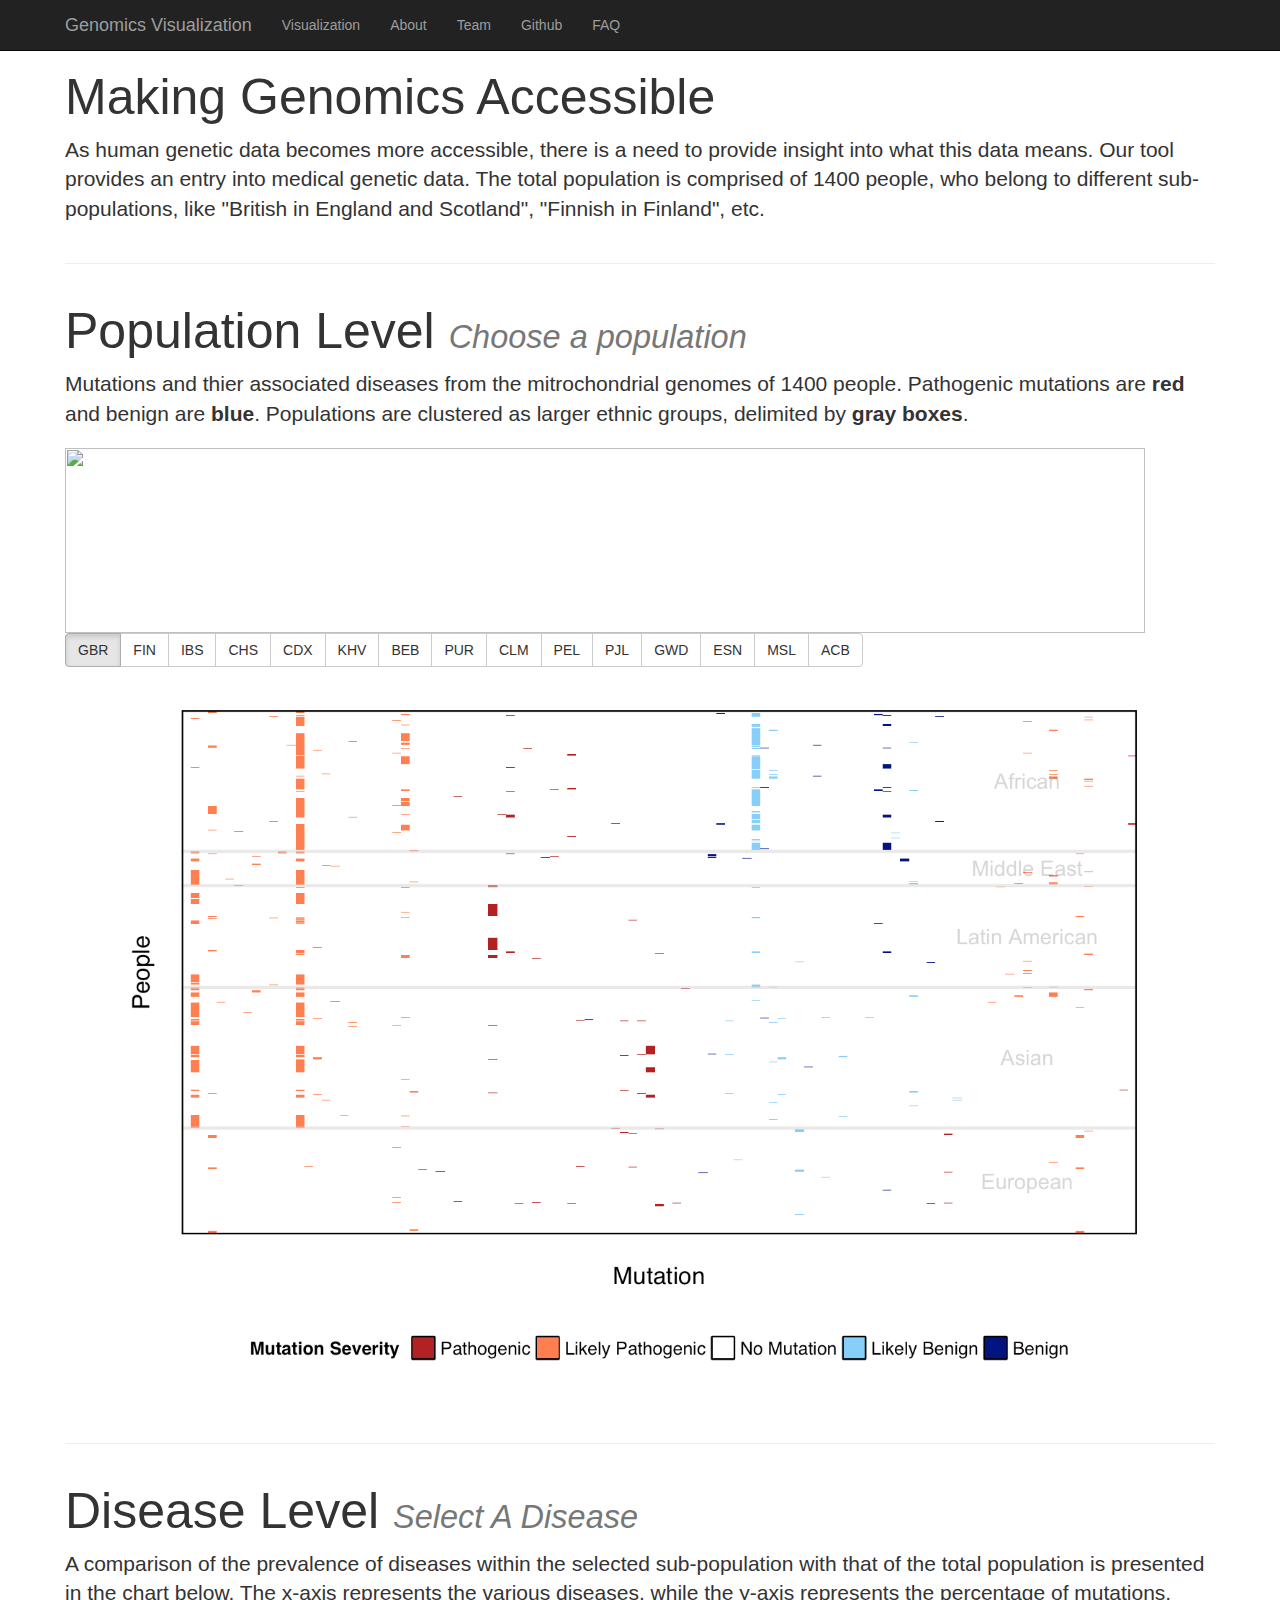
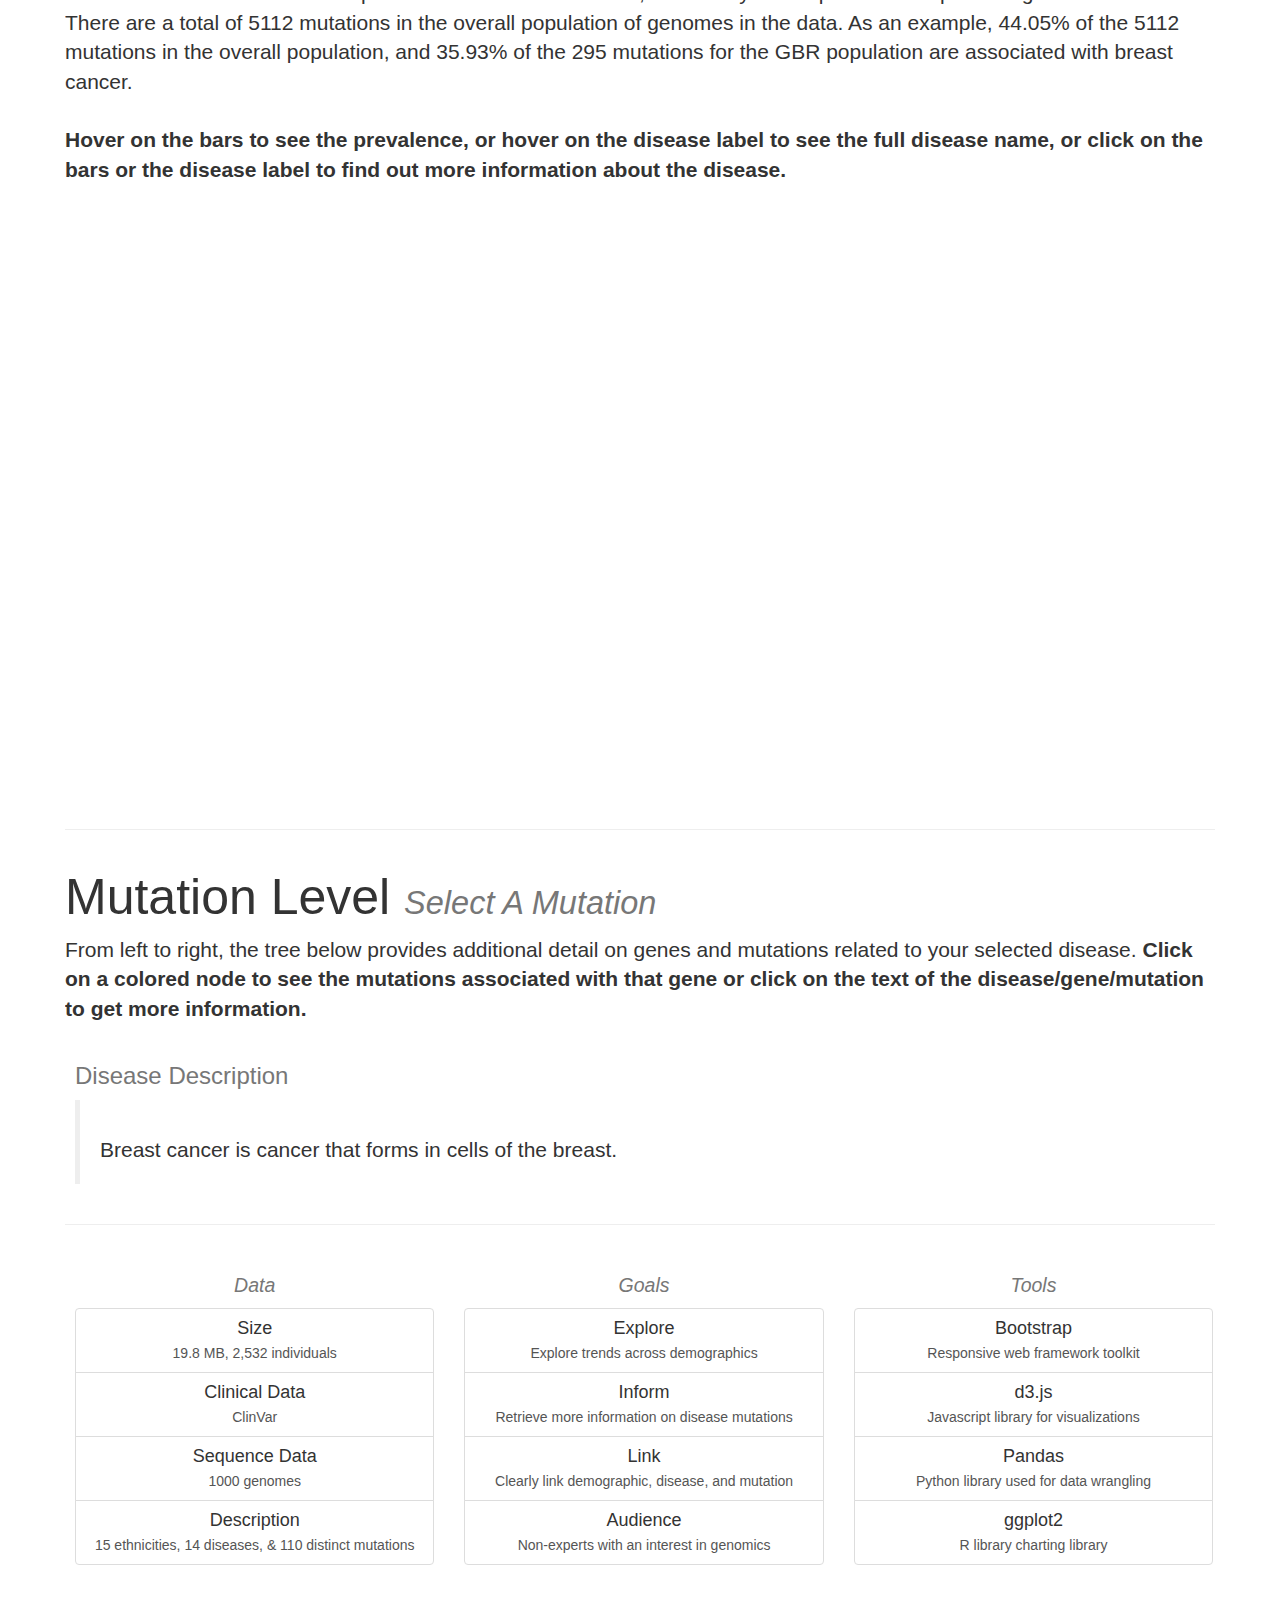
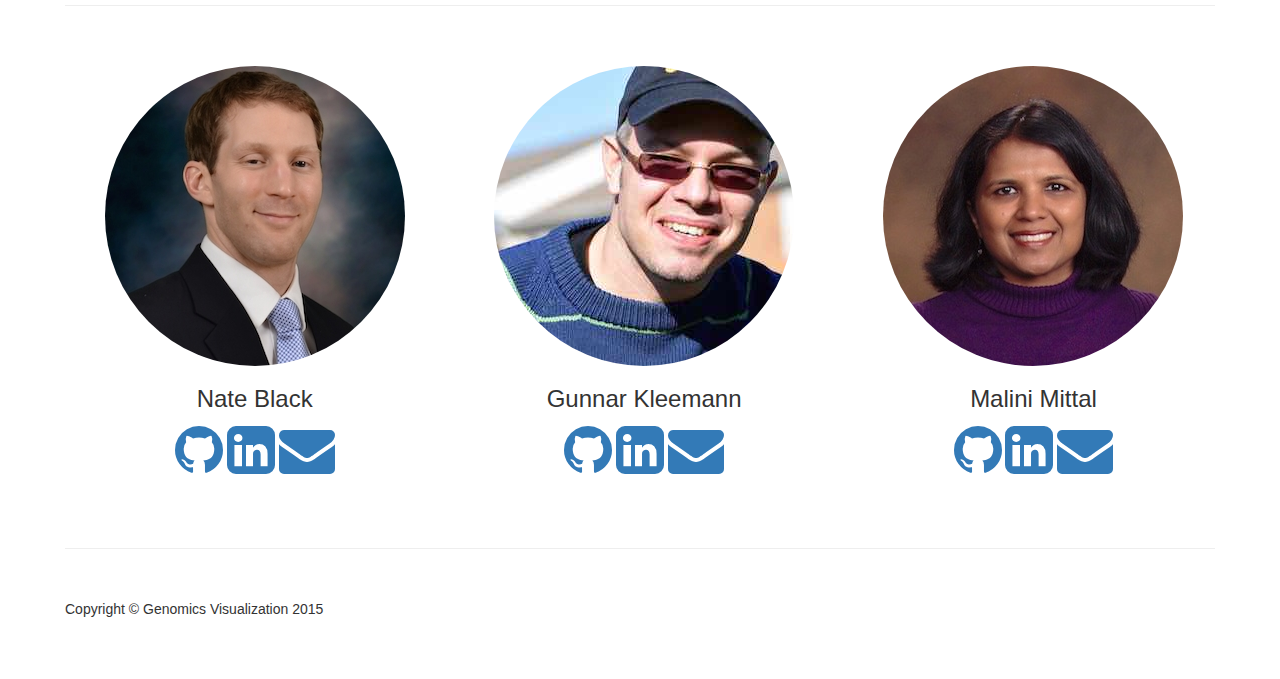
==== commit 71cec32d: "aligning bar 3" ====
--- a/index.html
+++ b/index.html
@@ -81,7 +81,7 @@
         <div class="featurette">
             <div> <h2 class="featurette-heading"> Making Genomics Accessible</h2> 
 
-            <p class="lead">As human genetic data becomes more accessible, there is a need to provide insight into what this data means. Our tool provides an entry into medical genetic data. The total population comprises of 1400 people, who belong to different sub-populations, like "British in England and Scotland", "Finnish in Finland", etc.</p>
+            <p class="lead">As human genetic data becomes more accessible, there is a need to provide insight into what this data means. Our tool provides an entry into medical genetic data. The total population is comprised of 1400 people, who belong to different sub-populations, like "British in England and Scotland", "Finnish in Finland", etc.</p>
             </div>
         </div>
 
@@ -92,8 +92,12 @@
             <h2 class="featurette-heading">Population Level
                 <span class="text-muted small"><em>Choose a population</em></span>
             </h2>
-            <p class="lead"> Mutations found in the mitrochondrial genomes of 1400 people. Pathogenic mutations are <strong> red </strong> and benign are <strong> blue </strong>. </p>
+            <p class="lead"> Mutations and thier associated diseases from the mitrochondrial genomes of 1400 people. Pathogenic mutations are <strong> red </strong> and benign are <strong> blue</strong>. Populations are clustered as larger ethnic groups, delimited by <strong> gray boxes</strong>.</p>
             
+            <img id='DiseaseBar' src="img/DiseaseBarC.jpg" alt="" width="1080" height="185"> 
+
+
+    
 
             <div class="btn-group-wrap">
                 <div id="selector" class="btn-group">
@@ -115,6 +119,8 @@
                     <button type="button" class="btn btn-default" value="ACB" onClick="grabPopulation(this.value)" data-toggle="tooltip" title="African Caribbean in Barbados">ACB</button>  
                 </div>          
             </div>
+
+
             <img id='heat' class="heat img-responsive center-block" src="img/heatmaps2/BASE.png" alt="" width="1080" height="875"> 
 
 
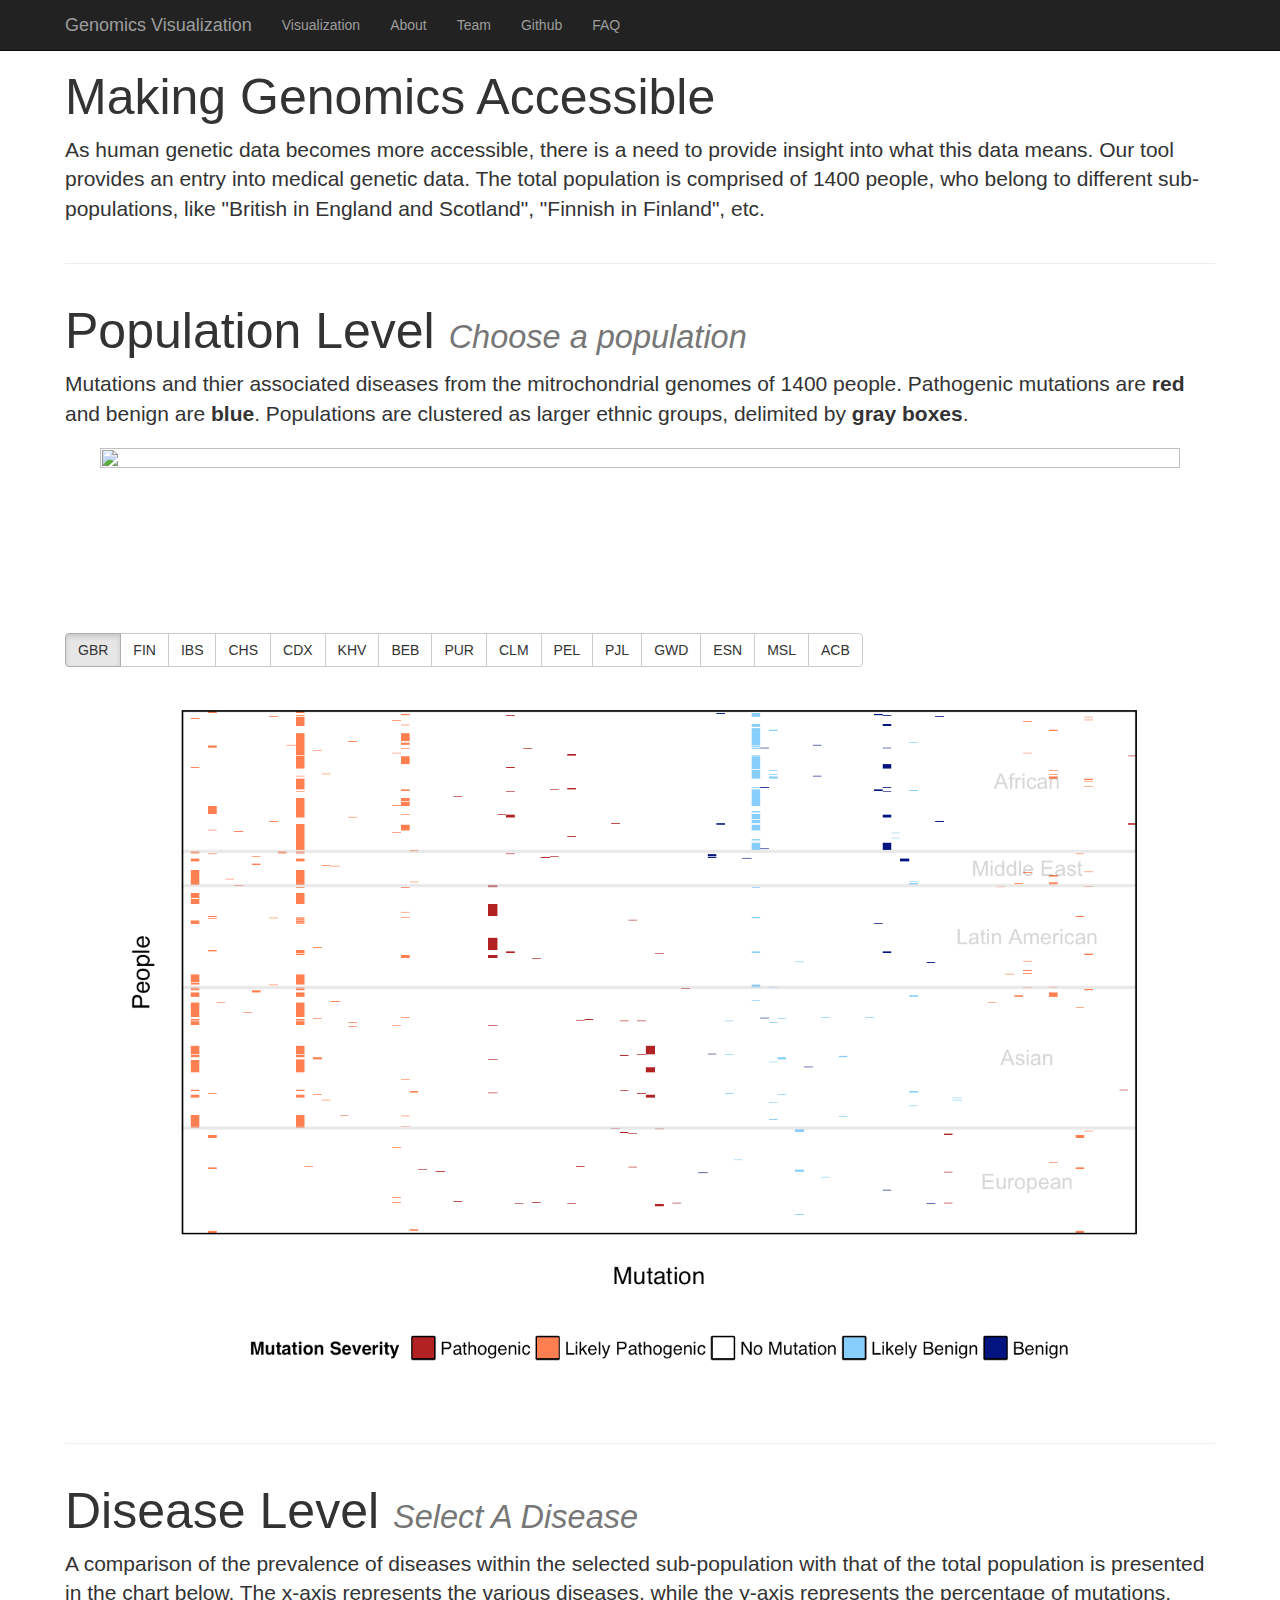
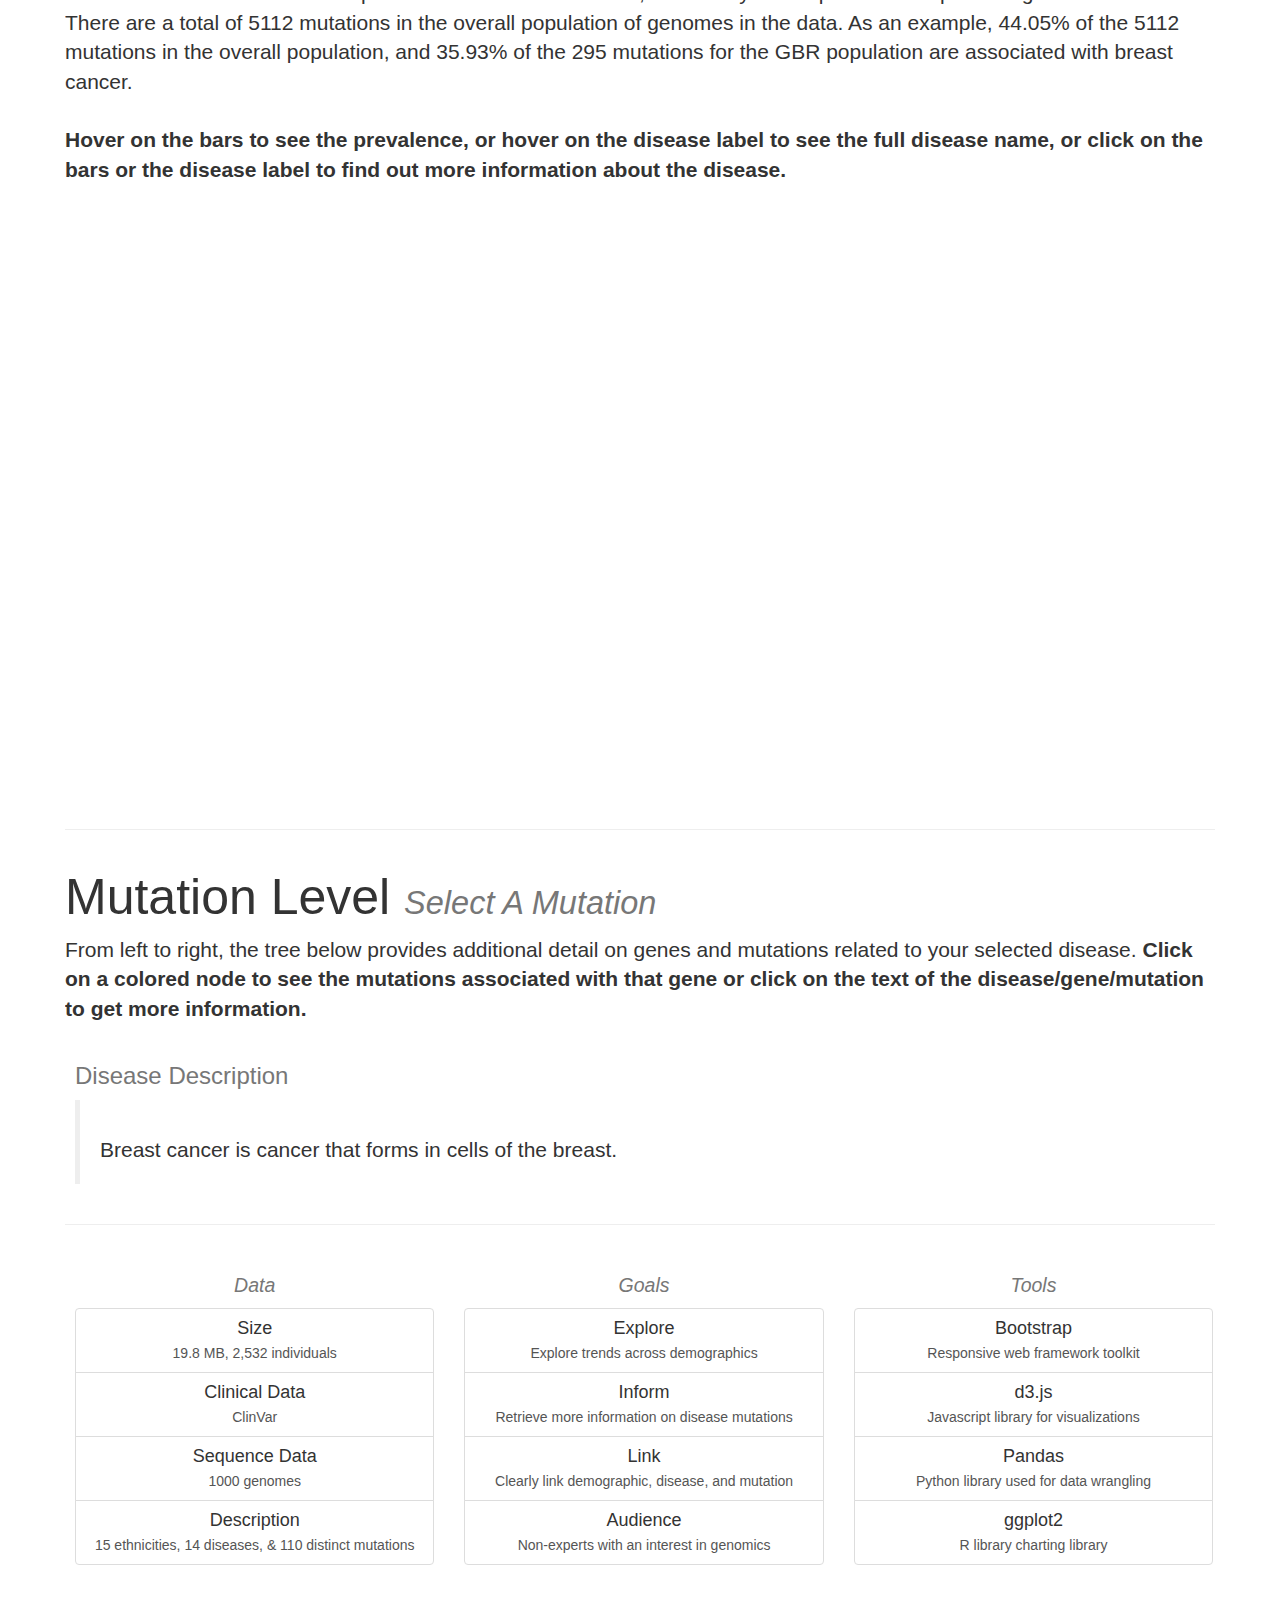
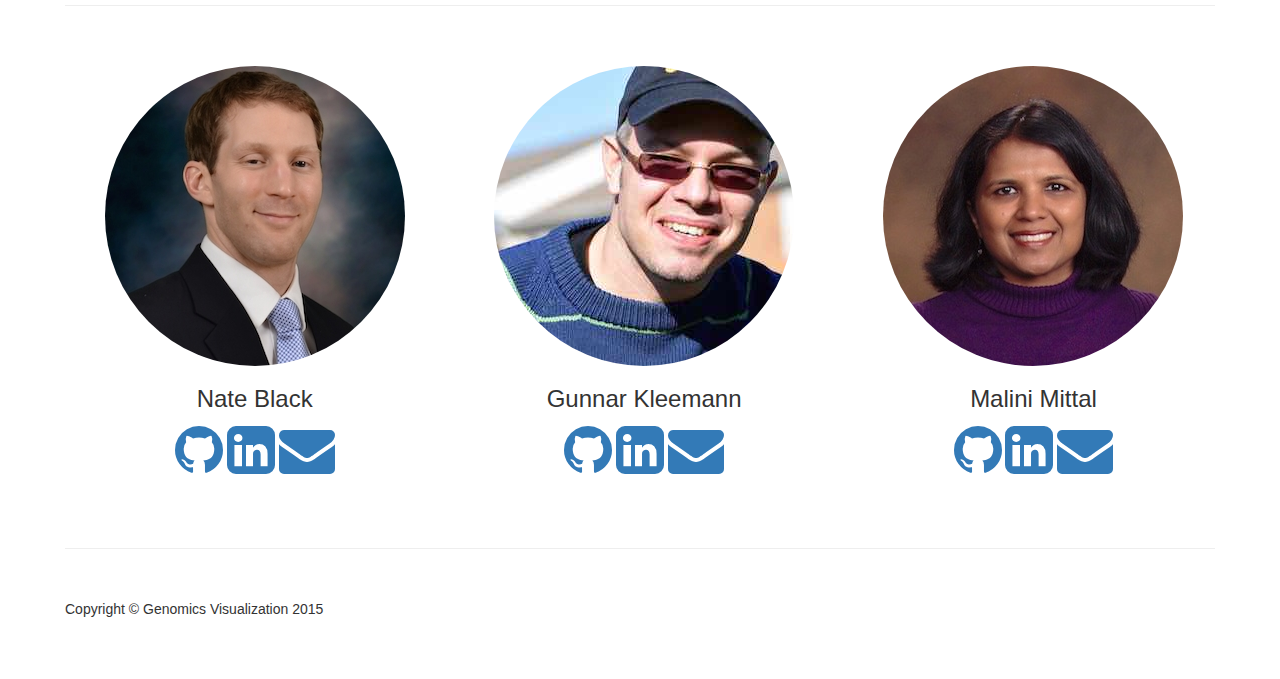
==== commit dcf50758: "aligning bar 6" ====
--- a/index.html
+++ b/index.html
@@ -94,10 +94,8 @@
             </h2>
             <p class="lead"> Mutations and thier associated diseases from the mitrochondrial genomes of 1400 people. Pathogenic mutations are <strong> red </strong> and benign are <strong> blue</strong>. Populations are clustered as larger ethnic groups, delimited by <strong> gray boxes</strong>.</p>
             
-            <img id='DiseaseBar' src="img/DiseaseBarC.jpg" alt="" width="1080" height="185"> 
-
-
-    
+            <img id='DiseaseBar', class="DiseaseBar img-responsive center-block"src="img/DiseaseBarB.jpg" alt="" width="1080" height="185"> 
+
 
             <div class="btn-group-wrap">
                 <div id="selector" class="btn-group">
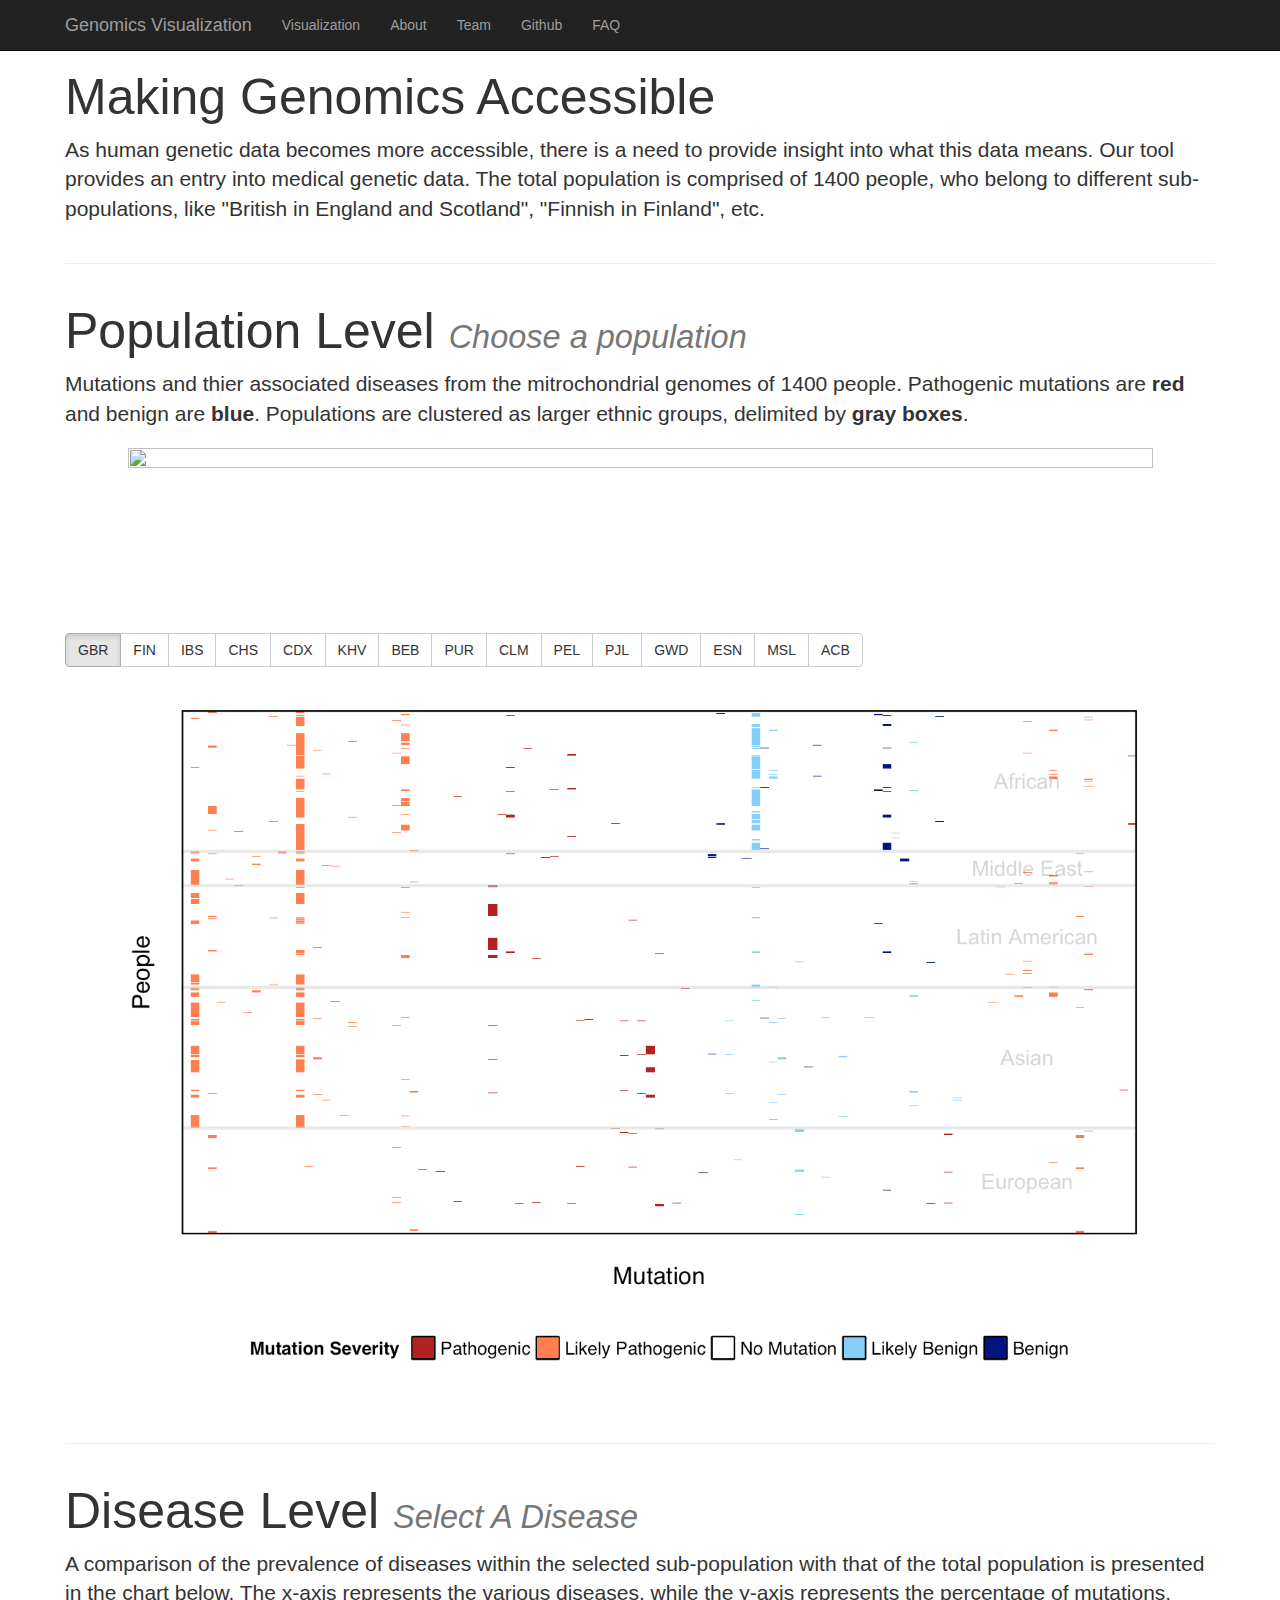
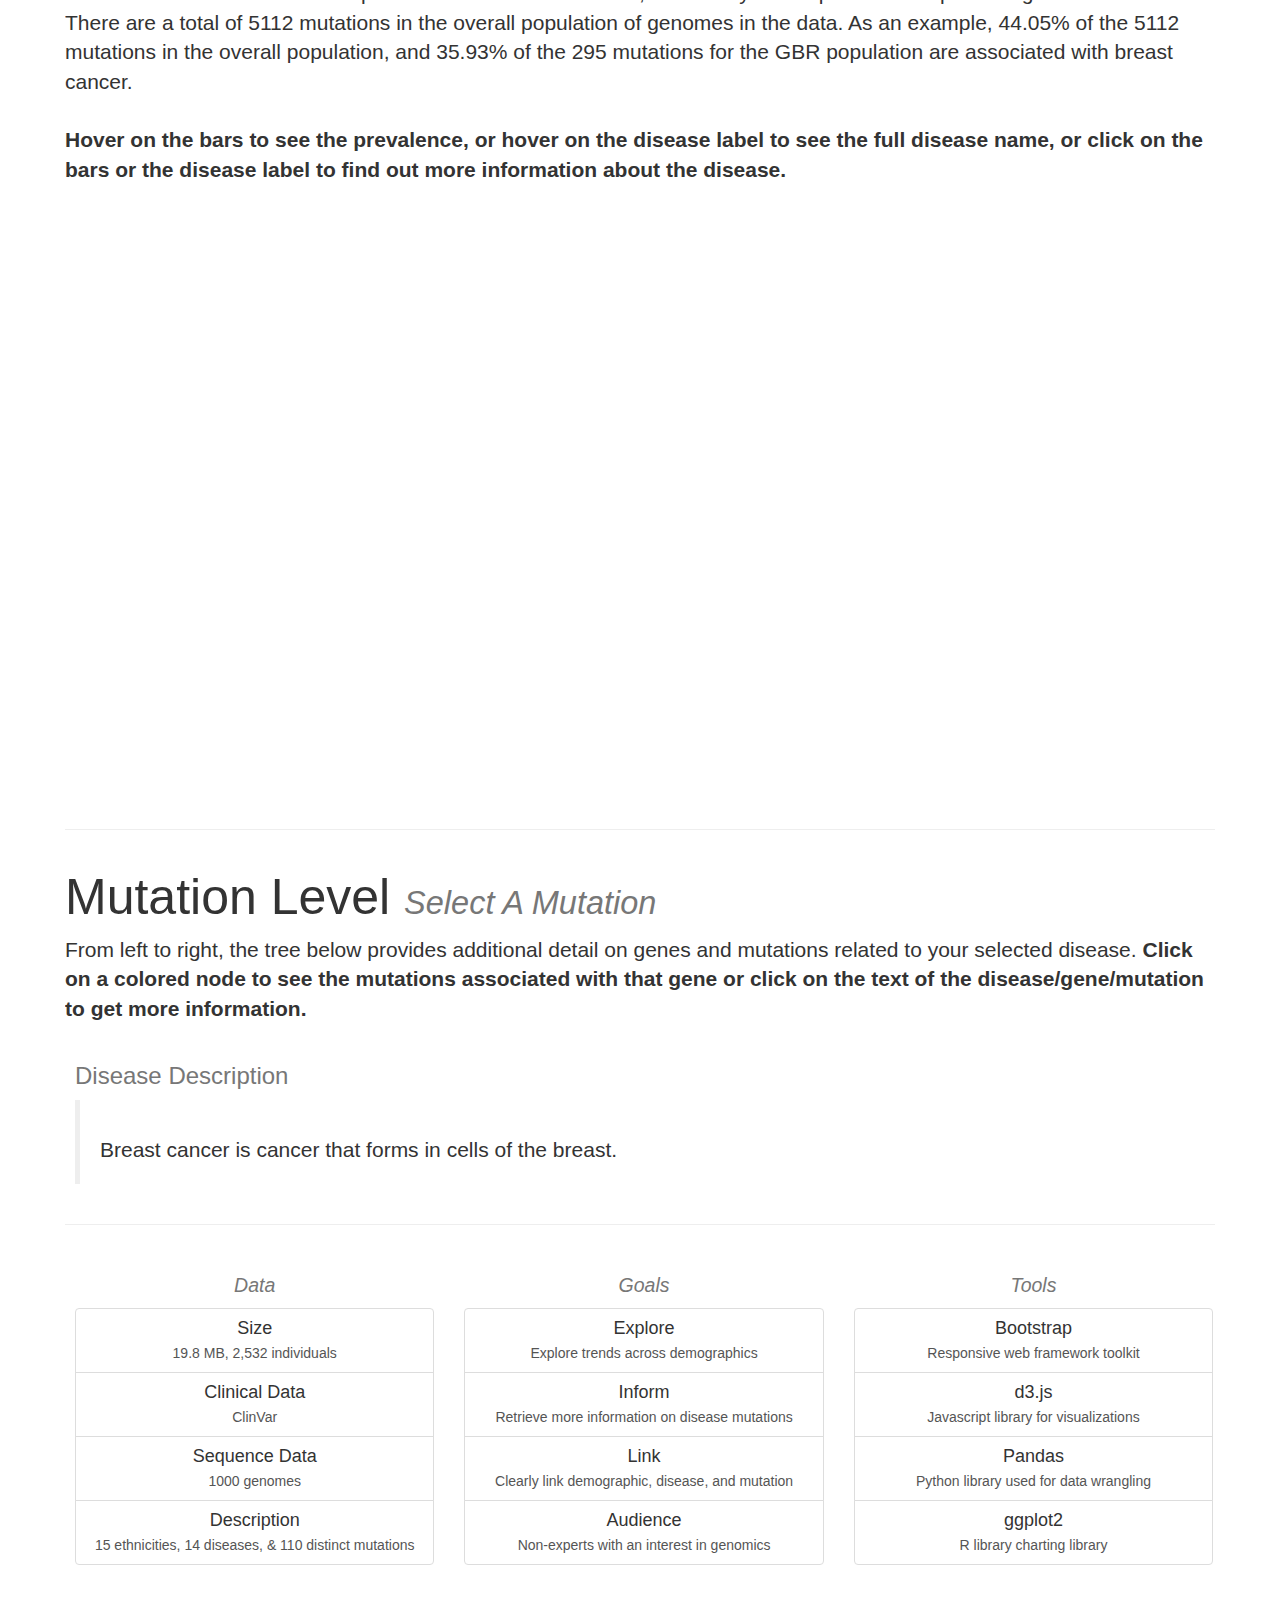
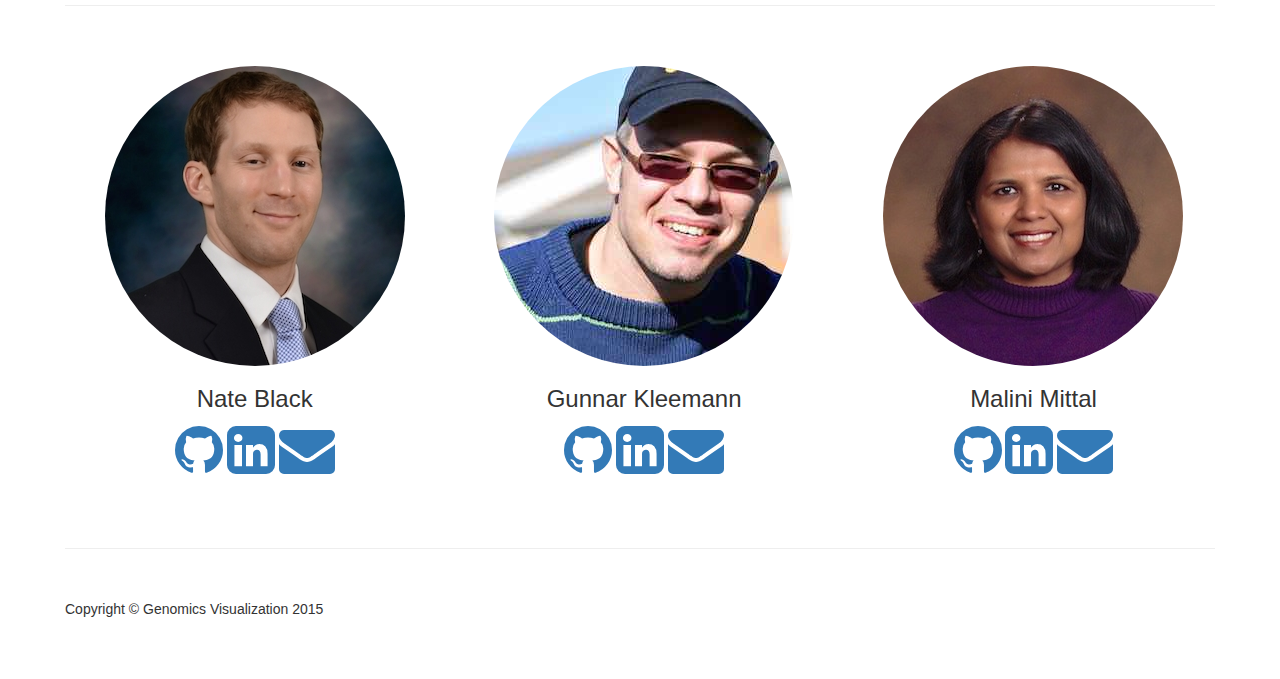
==== commit 2bd733f2: "aligning bar 7" ====
--- a/index.html
+++ b/index.html
@@ -94,7 +94,7 @@
             </h2>
             <p class="lead"> Mutations and thier associated diseases from the mitrochondrial genomes of 1400 people. Pathogenic mutations are <strong> red </strong> and benign are <strong> blue</strong>. Populations are clustered as larger ethnic groups, delimited by <strong> gray boxes</strong>.</p>
             
-            <img id='DiseaseBar', class="DiseaseBar img-responsive center-block"src="img/DiseaseBarB.jpg" alt="" width="1080" height="185"> 
+            <img id='DiseaseBar', class="DiseaseBar img-responsive center-block"src="img/DiseaseBarB.jpg" alt="" width="1025" height="185"> 
 
 
             <div class="btn-group-wrap">
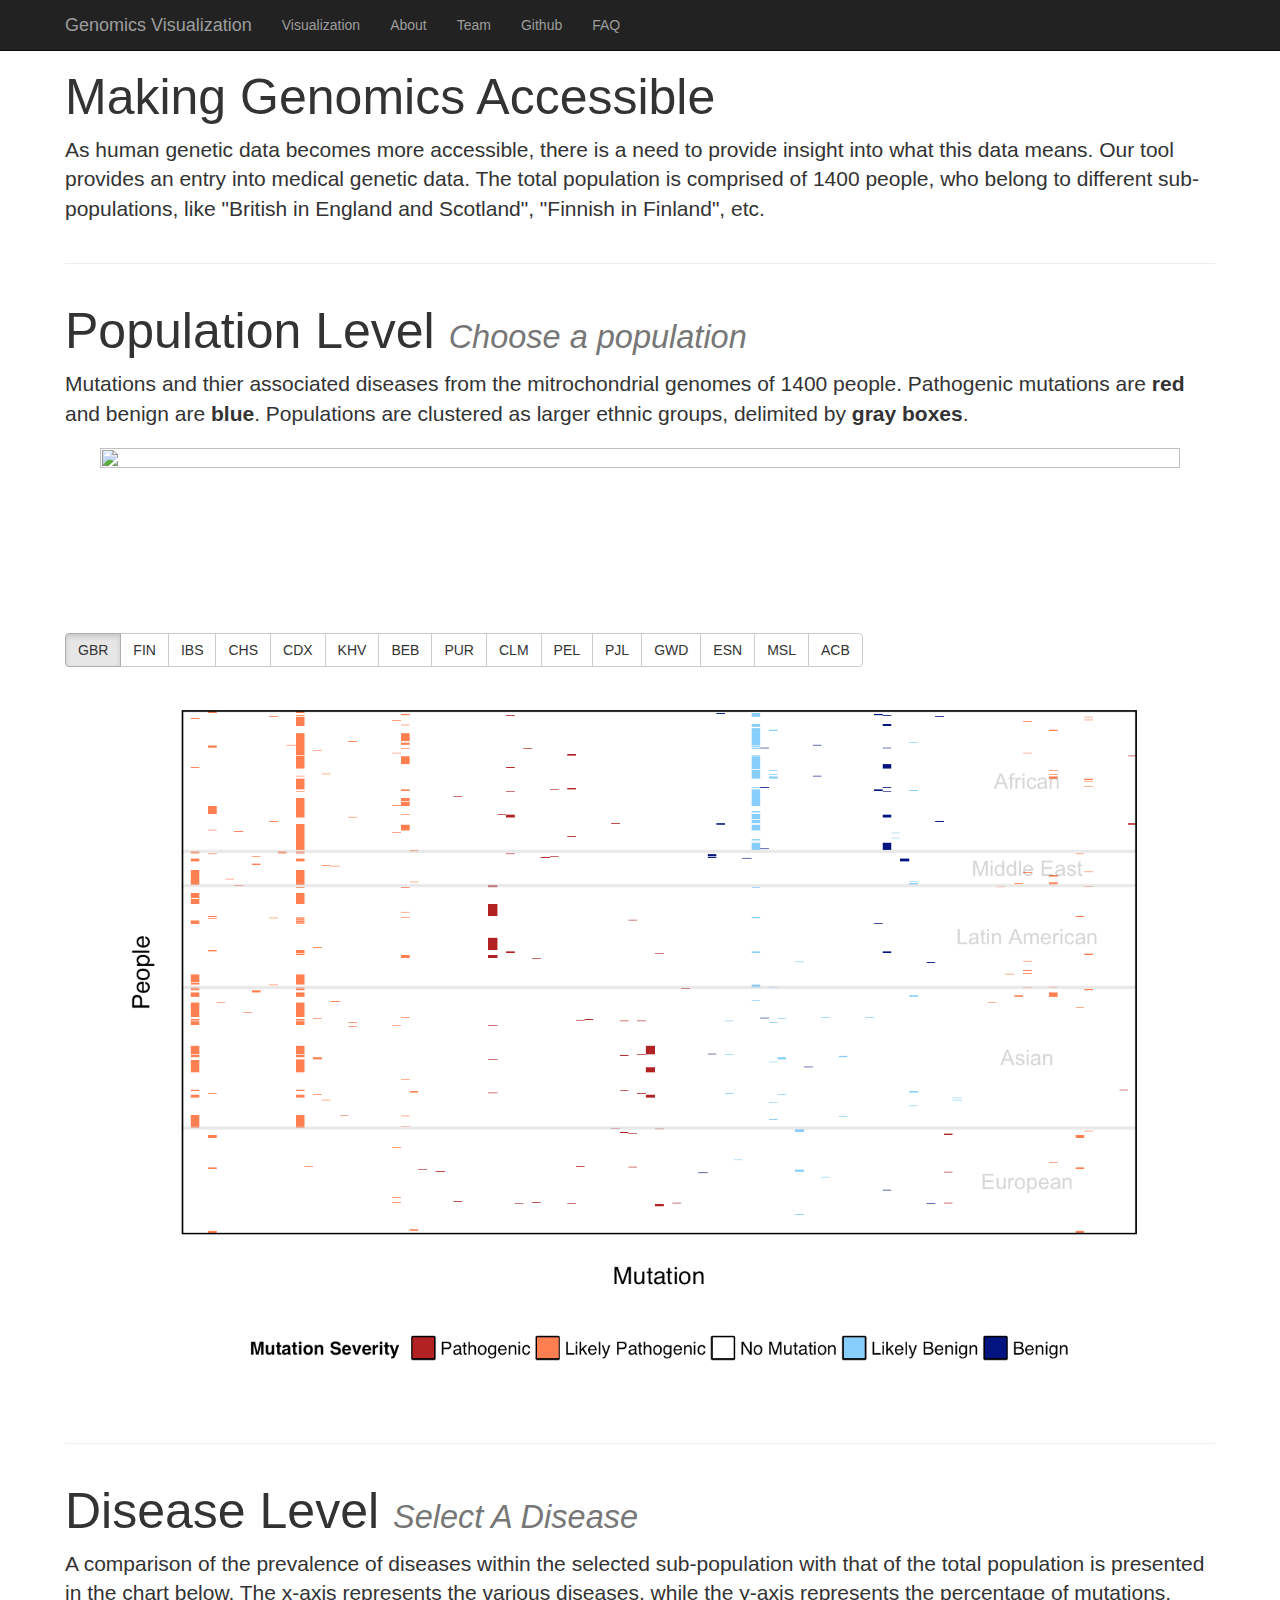
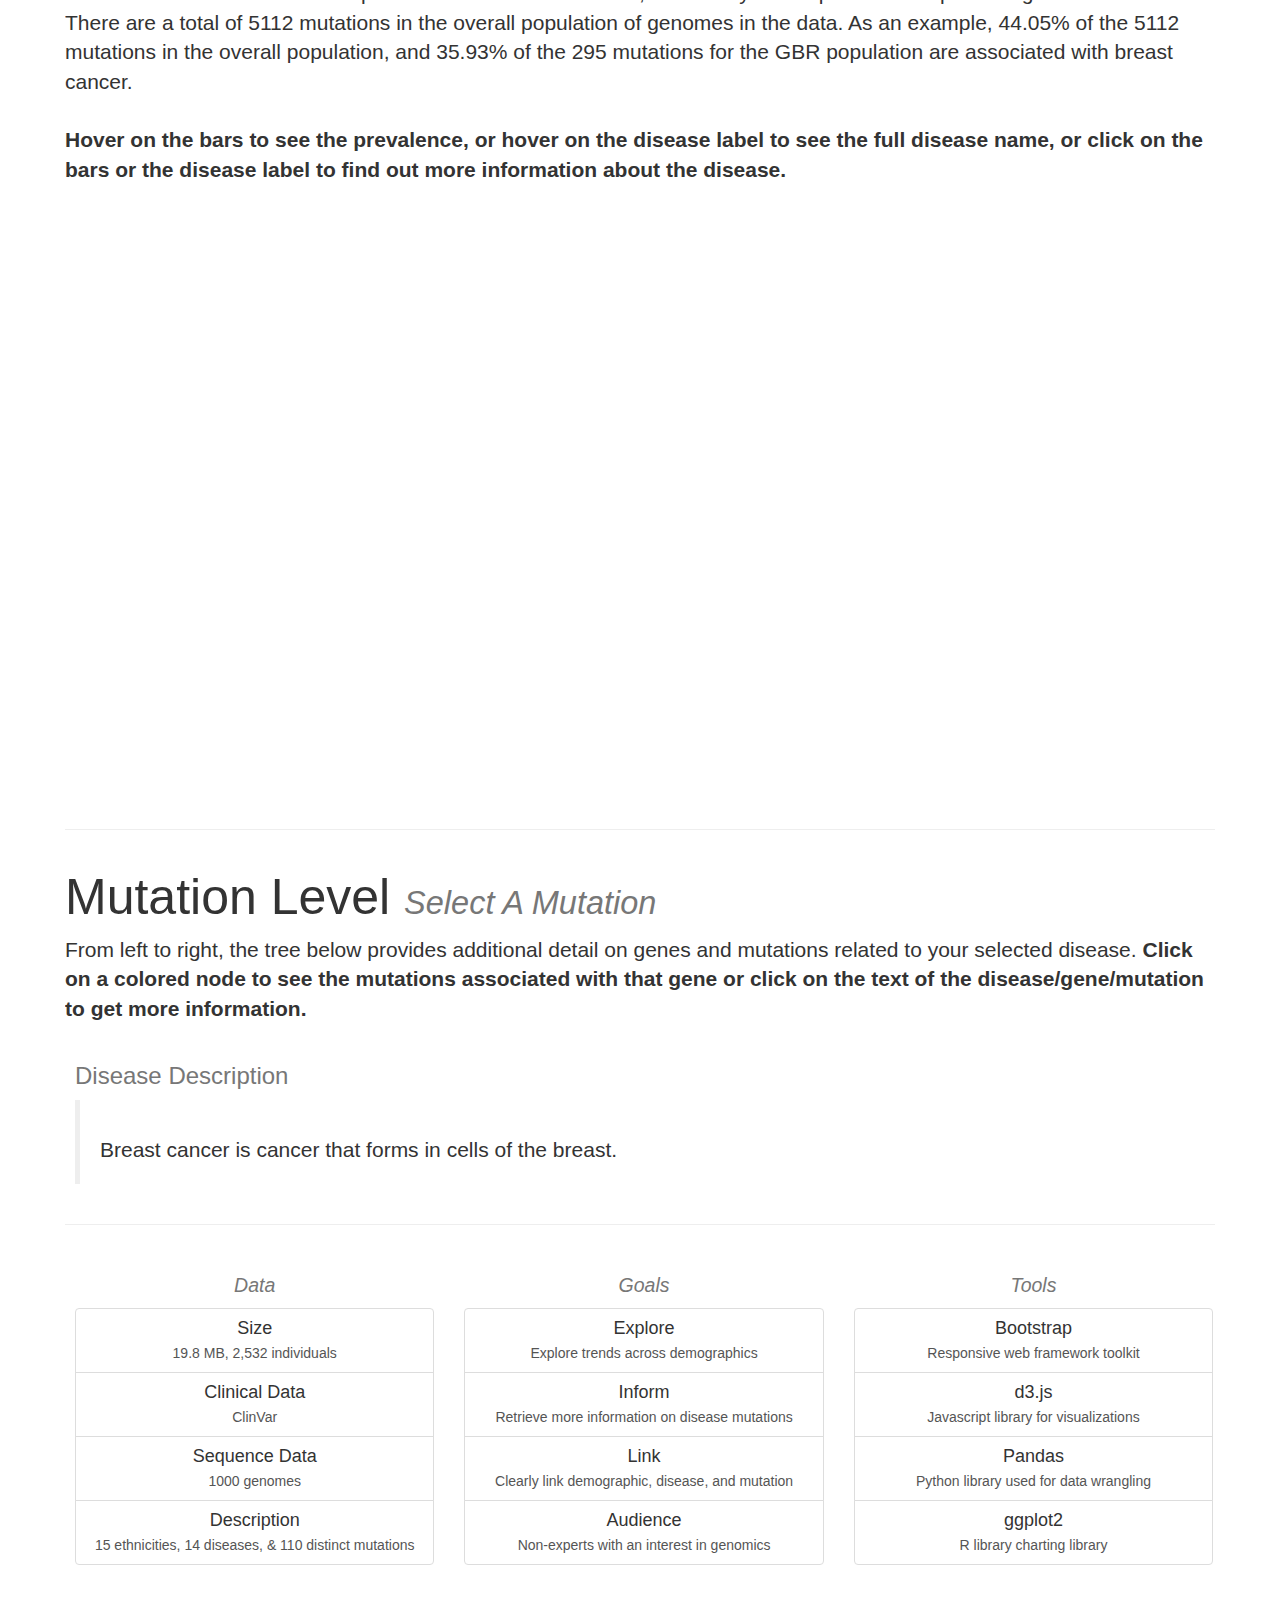
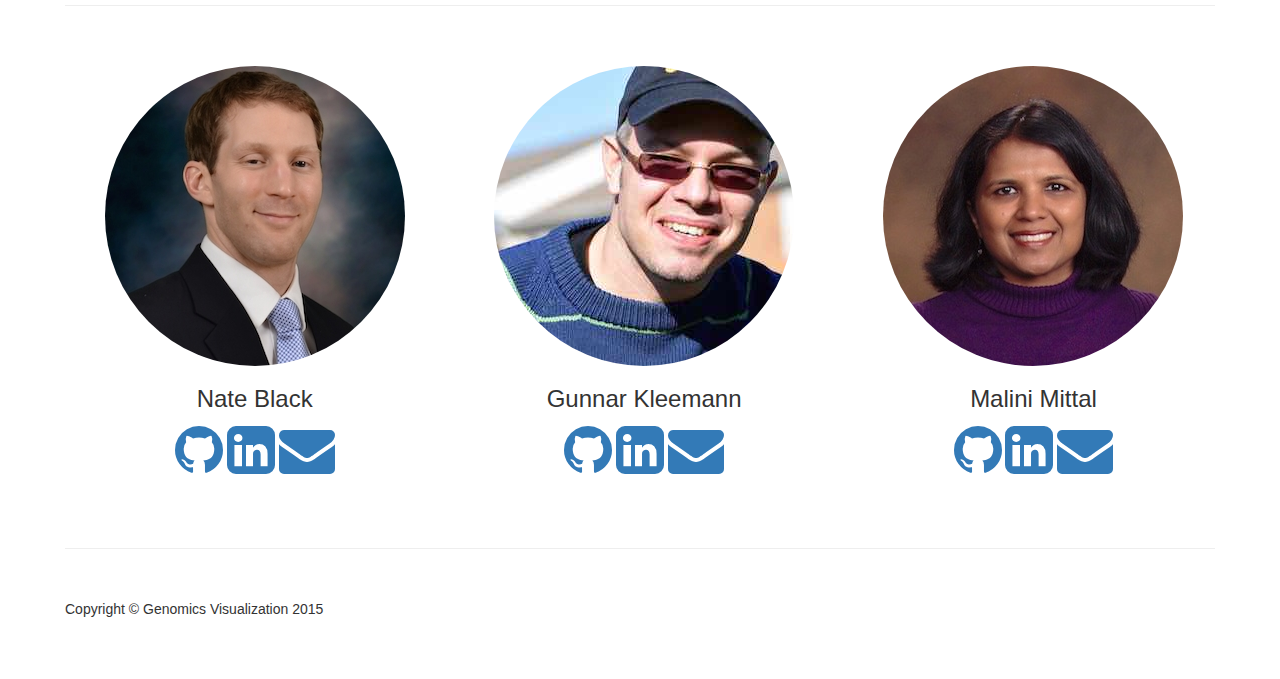
==== commit 5d6dd997: "aligning bar 9" ====
--- a/index.html
+++ b/index.html
@@ -94,7 +94,7 @@
             </h2>
             <p class="lead"> Mutations and thier associated diseases from the mitrochondrial genomes of 1400 people. Pathogenic mutations are <strong> red </strong> and benign are <strong> blue</strong>. Populations are clustered as larger ethnic groups, delimited by <strong> gray boxes</strong>.</p>
             
-            <img id='DiseaseBar', class="DiseaseBar img-responsive center-block"src="img/DiseaseBarB.jpg" alt="" width="1025" height="185"> 
+            <img id='DiseaseBar', class="DiseaseBar img-responsive center-block"src="img/DiseaseBarA.jpg" alt="" width="1080" height="185"> 
 
 
             <div class="btn-group-wrap">
